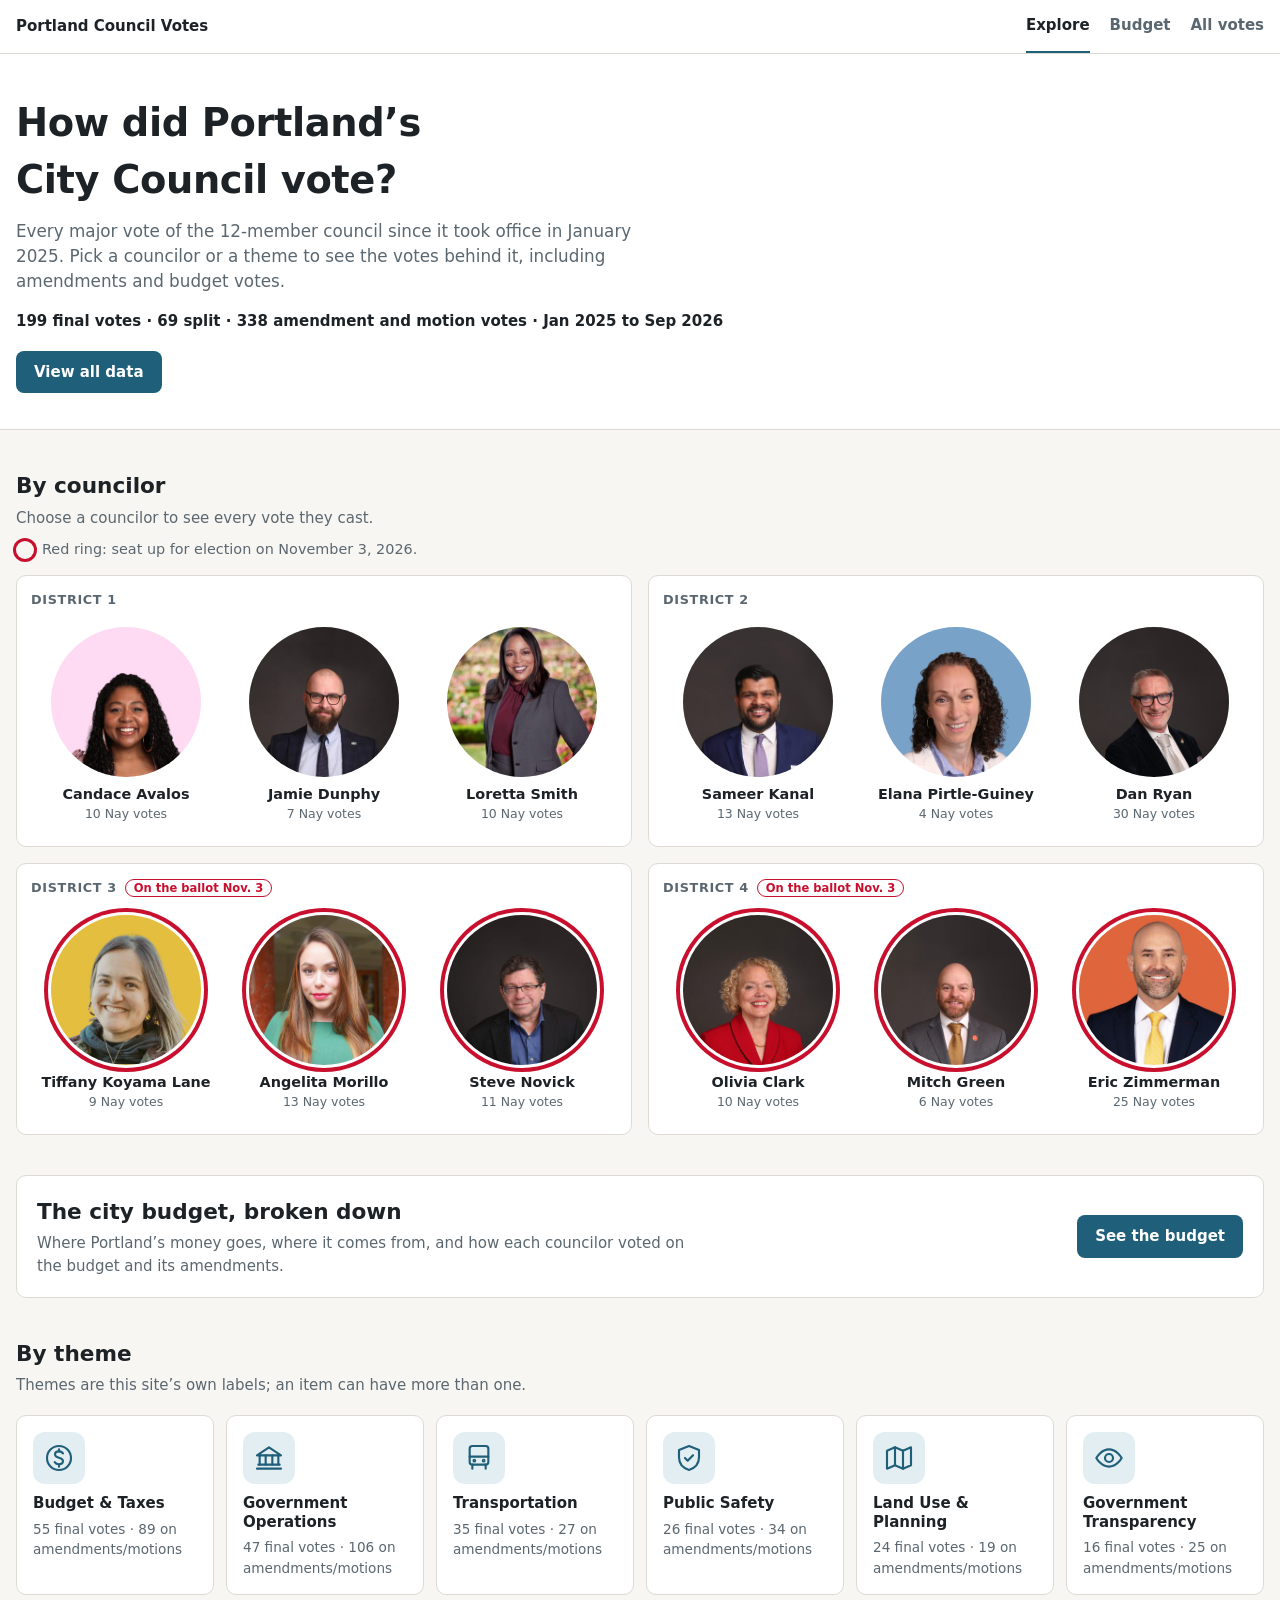
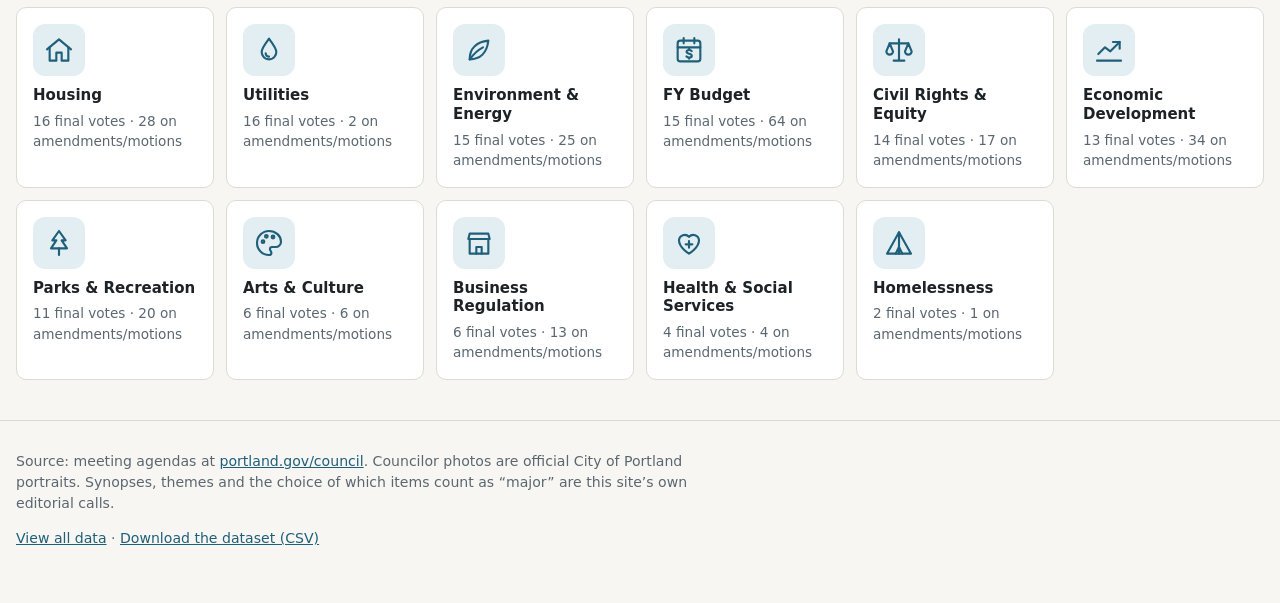
==== index.html @ e870a6d2 "Add version tags to CSS and JS links so updates show immediately GitHub Pages lets browsers cache as" ====
<!doctype html>
<html lang="en">
<head>
  <meta charset="utf-8">
  <meta name="viewport" content="width=device-width, initial-scale=1">
  <title>Portland Council Votes</title>
  <meta name="description" content="See how Portland's 12 city councilors voted since January 2025. Explore by councilor or theme.">
  <link rel="stylesheet" href="assets/style.css?v=20260923b">
</head>
<body>
  <nav class="site-nav">
    <div class="wrap">
      <a class="brand" href="./">Portland Council Votes</a>
      <a href="./" aria-current="page">Explore</a>
      <a href="budget.html">Budget</a>
      <a href="data.html">All votes</a>
    </div>
  </nav>

  <header class="hero">
    <div class="wrap">
      <h1>How did Portland’s City Council vote?</h1>
      <p class="lede">Every major vote of the 12-member council since it took office in January 2025. Pick a councilor or a theme to see the votes behind it, including amendments and budget votes.</p>
      <p class="stats" id="stats" aria-live="polite">Loading votes…</p>
      <a class="button" href="data.html">View all data</a>
    </div>
  </header>

  <main class="wrap">
    <section class="explore" aria-labelledby="h-councilors">
      <h2 id="h-councilors">By councilor</h2>
      <p class="section-lede">Choose a councilor to see every vote they cast.</p>
      <div id="councilors" class="districts"></div>
    </section>

    <section class="explore budget-callout" aria-labelledby="h-budget">
      <div>
        <h2 id="h-budget">The city budget, broken down</h2>
        <p class="section-lede">Where Portland’s money goes, where it comes from, and how each councilor voted on the budget and its amendments.</p>
      </div>
      <a class="button" href="budget.html">See the budget</a>
    </section>

    <section class="explore" aria-labelledby="h-themes">
      <h2 id="h-themes">By theme</h2>
      <p class="section-lede">Themes are this site’s own labels; an item can have more than one.</p>
      <div id="themes" class="theme-grid"></div>
    </section>

  </main>

  <footer class="site-footer wrap">
    <p>Source: meeting agendas at <a href="https://www.portland.gov/council/agenda/all?committee=950">portland.gov/council</a>. Councilor photos are official City of Portland portraits. Synopses, themes and the choice of which items count as “major” are this site’s own editorial calls.</p>
    <p><a href="data.html">View all data</a> · <a href="data/votes.csv" download>Download the dataset (CSV)</a></p>
  </footer>

  <script src="assets/common.js?v=20260923b"></script>
  <script src="assets/home.js?v=20260923b"></script>
</body>
</html>
---- assets/style.css ----
:root {
  color-scheme: light dark;
  --bg: #f7f6f2;
  --surface: #ffffff;
  --text: #1d2226;
  --muted: #5b6770;
  --rule: #dcdad3;
  --accent: #1f5f7a;
  --accent-soft: #e3eef3;
  --on-accent: #ffffff;
  --tag-theme-bg: #e3eef3;
  --tag-theme-fg: #1f4f63;
  --tag-place-bg: #eeeae0;
  --tag-place-fg: #5a4a2a;
  --yea-bg: #dcefe1;
  --yea-fg: #1f6135;
  --nay-bg: #f7dcd8;
  --nay-fg: #8f2a1d;
  --other-bg: #ecebe7;
  --other-fg: #6b6a65;
  --split: #b5561f;
  --focus-ring: #1f5f7a;
  --bar: #2a78d6;
  --election: #c8102e;
}

@media (prefers-color-scheme: dark) {
  :root:not([data-theme="light"]) {
    --bg: #14171a;
    --surface: #1c2024;
    --text: #e6e8ea;
    --muted: #9ba5ad;
    --rule: #30363c;
    --accent: #7fbfd9;
    --accent-soft: #1f3540;
    --on-accent: #0e1a20;
    --tag-theme-bg: #1f3540;
    --tag-theme-fg: #b6dcec;
    --tag-place-bg: #3a3326;
    --tag-place-fg: #e5d6b4;
    --yea-bg: #1c3a26;
    --yea-fg: #9fdcaf;
    --nay-bg: #45221d;
    --nay-fg: #f2aea3;
    --other-bg: #2a2e32;
    --other-fg: #a3a8ad;
    --split: #f0a06c;
    --focus-ring: #7fbfd9;
    --bar: #3987e5;
    --election: #ff5a5f;
  }
}

* { box-sizing: border-box; }

body {
  margin: 0;
  background: var(--bg);
  color: var(--text);
  font: 15px/1.5 system-ui, -apple-system, "Segoe UI", Roboto, sans-serif;
}

a { color: var(--accent); }

.wrap {
  max-width: 1280px;
  margin: 0 auto;
  padding: 0 16px;
}

.sr-only {
  position: absolute;
  width: 1px;
  height: 1px;
  overflow: hidden;
  clip: rect(0 0 0 0);
  white-space: nowrap;
}

:focus-visible { outline: 2px solid var(--focus-ring); outline-offset: 2px; }

/* Navigation */
.site-nav {
  background: var(--surface);
  border-bottom: 1px solid var(--rule);
}
.site-nav .wrap {
  display: flex;
  flex-wrap: wrap;
  align-items: center;
  gap: 4px 20px;
  min-height: 52px;
}
.site-nav a {
  color: var(--muted);
  text-decoration: none;
  font-weight: 600;
  padding: 14px 0;
  border-bottom: 2px solid transparent;
}
.site-nav a[aria-current="page"] { color: var(--text); border-bottom-color: var(--accent); }
.site-nav .brand {
  color: var(--text);
  margin-right: auto;
  border: 0;
  white-space: nowrap;
  overflow: hidden;
  text-overflow: ellipsis;
}
@media (max-width: 480px) {
  .site-nav .wrap { flex-wrap: nowrap; gap: 14px; }
  .site-nav a { font-size: 0.9rem; }
}

/* Headers */
.hero, .page-header {
  border-bottom: 1px solid var(--rule);
  background: var(--surface);
}
.hero { padding: 40px 0 36px; }
.page-header { padding: 24px 0 18px; }
.hero h1, .page-header h1 {
  margin: 0;
  letter-spacing: -0.01em;
  text-wrap: balance;
}
.hero h1 { font-size: clamp(1.7rem, 4vw, 2.4rem); max-width: 24ch; }
.page-header h1 { font-size: 1.6rem; }
.lede {
  margin: 10px 0 0;
  max-width: 62ch;
  color: var(--muted);
  font-size: 1.05rem;
}
.stats, .summary { margin: 16px 0 0; font-weight: 600; }
.summary { margin-top: 6px; }
.button {
  display: inline-block;
  margin-top: 18px;
  padding: 10px 18px;
  border-radius: 8px;
  background: var(--accent);
  color: var(--on-accent);
  font-weight: 600;
  text-decoration: none;
}
.button:hover { filter: brightness(1.08); }

/* Home: sections */
.explore { margin: 40px 0; }
.explore h2 { margin: 0; font-size: 1.35rem; }
.section-lede { margin: 4px 0 18px; color: var(--muted); max-width: 70ch; }

/* Councilors */
/* Two districts per row on wide screens: 1 and 2 on top, 3 and 4 below. */
.districts {
  display: grid;
  grid-template-columns: repeat(2, minmax(0, 1fr));
  gap: 16px;
}
@media (max-width: 820px) {
  .districts { grid-template-columns: 1fr; }
}
.election-key {
  display: flex;
  align-items: center;
  gap: 8px;
  margin: -8px 0 14px;
  font-size: 0.9rem;
  color: var(--muted);
}
.ring-sample {
  width: 18px;
  height: 18px;
  border-radius: 50%;
  box-shadow: 0 0 0 3px var(--election);
  flex: none;
}
.up-tag {
  margin-left: 8px;
  padding: 1px 8px;
  border-radius: 999px;
  font-size: 0.72rem;
  letter-spacing: 0;
  text-transform: none;
  color: var(--election);
  border: 1px solid var(--election);
}
.district {
  background: var(--surface);
  border: 1px solid var(--rule);
  border-radius: 10px;
  padding: 14px;
}
.district h3 {
  margin: 0 0 10px;
  font-size: 0.8rem;
  text-transform: uppercase;
  letter-spacing: 0.05em;
  color: var(--muted);
}
.people {
  list-style: none;
  margin: 0;
  padding: 0;
  display: grid;
  grid-template-columns: repeat(3, 1fr);
  gap: 8px;
}
.person {
  display: flex;
  flex-direction: column;
  align-items: center;
  text-align: center;
  gap: 2px;
  padding: 8px 4px;
  border-radius: 8px;
  text-decoration: none;
  color: var(--text);
}
.person:hover { background: var(--accent-soft); }
.person img {
  width: 150px;
  max-width: 100%;
  height: auto;
  aspect-ratio: 1;
  border-radius: 50%;
  object-fit: cover;
  margin-bottom: 6px;
  background: var(--other-bg);
}
.person-name { font-weight: 600; font-size: 0.9rem; line-height: 1.25; }
.person-meta { font-size: 0.78rem; color: var(--muted); }
.person.is-up img { box-shadow: 0 0 0 3px var(--surface), 0 0 0 7px var(--election); }

/* Budget page */
.budget-callout {
  display: flex;
  flex-wrap: wrap;
  align-items: center;
  justify-content: space-between;
  gap: 12px 24px;
  padding: 20px;
  background: var(--surface);
  border: 1px solid var(--rule);
  border-radius: 10px;
}
.budget-callout .section-lede { margin-bottom: 0; }
.budget-callout .button { margin-top: 0; }
.year-switch { display: inline-flex; margin-top: 16px; border: 1px solid var(--rule); border-radius: 8px; overflow: hidden; }
.year-switch button {
  font: inherit;
  font-weight: 600;
  padding: 8px 16px;
  border: 0;
  background: var(--surface);
  color: var(--muted);
  cursor: pointer;
}
.year-switch button + button { border-left: 1px solid var(--rule); }
.year-switch button[aria-checked="true"] { background: var(--accent); color: var(--on-accent); }
.headline { margin: 28px 0; }
.period { margin: 0 0 12px; color: var(--muted); font-weight: 600; }
.stats-row { display: grid; grid-template-columns: repeat(auto-fit, minmax(220px, 1fr)); gap: 12px; }
.stat {
  display: flex;
  flex-direction: column;
  gap: 4px;
  padding: 16px;
  background: var(--surface);
  border: 1px solid var(--rule);
  border-radius: 10px;
}
.stat-label { font-size: 0.85rem; font-weight: 600; color: var(--muted); }
.stat-value { font-size: 2.2rem; font-weight: 700; line-height: 1.1; letter-spacing: -0.01em; }
.stat-note { font-size: 0.85rem; color: var(--muted); }
.chart-card {
  margin: 20px 0;
  padding: 20px;
  background: var(--surface);
  border: 1px solid var(--rule);
  border-radius: 10px;
}
.chart-card h2 { margin: 0; font-size: 1.25rem; }
.bars-wrap { position: relative; }
.bars { list-style: none; margin: 0; padding: 0; display: grid; gap: 2px; }
.bar-row {
  display: grid;
  grid-template-columns: minmax(120px, 15rem) 1fr;
  column-gap: 12px;
  align-items: center;
  padding: 6px 4px;
  border-radius: 6px;
}
.bar-row:hover, .bar-row:focus-visible { background: var(--accent-soft); }
.bar-name { font-weight: 600; font-size: 0.92rem; }
.bar-track { display: flex; align-items: center; gap: 8px; min-width: 0; }
.bar {
  flex: none;
  width: calc(var(--w) * 0.78);
  height: 20px;
  background: var(--bar);
  border-radius: 0 4px 4px 0;
}
.bar-value { font-size: 0.85rem; color: var(--text); white-space: nowrap; font-variant-numeric: tabular-nums; }
.bar-desc { grid-column: 2; font-size: 0.8rem; color: var(--muted); margin-top: 2px; }
.bar-tip {
  position: absolute;
  z-index: 3;
  pointer-events: none;
  max-width: 320px;
  padding: 6px 10px;
  border-radius: 6px;
  background: var(--text);
  color: var(--bg);
  font-size: 0.82rem;
}
.as-table { margin-top: 12px; }
.as-table summary { cursor: pointer; color: var(--accent); font-weight: 600; font-size: 0.9rem; }
.mini-table { margin-top: 8px; border-collapse: collapse; font-size: 0.88rem; font-variant-numeric: tabular-nums; }
.mini-table th, .mini-table td { padding: 4px 12px 4px 0; border-bottom: 1px solid var(--rule); text-align: left; }
.mini-table td { text-align: right; }
.mini-table tfoot th, .mini-table tfoot td { font-weight: 700; border-bottom: 0; }
.chart-source { margin: 10px 0 0; font-size: 0.8rem; color: var(--muted); }
.vote-cards { display: grid; grid-template-columns: repeat(auto-fit, minmax(300px, 1fr)); gap: 12px; margin-bottom: 12px; }
.vote-card { padding: 14px; border: 1px solid var(--rule); border-radius: 8px; }
.vote-card h3 { margin: 0; font-size: 1rem; }
.vote-card p { margin: 6px 0 0; }
.chips { list-style: none; margin: 10px 0 0; padding: 0; display: flex; flex-wrap: wrap; gap: 6px; }
.chip { font-size: 0.8rem; padding: 2px 8px; border-radius: 4px; background: var(--other-bg); color: var(--other-fg); }
.chip.v-yea { background: var(--yea-bg); color: var(--yea-fg); }
.chip.v-nay { background: var(--nay-bg); color: var(--nay-fg); }
@media (max-width: 600px) {
  .bar-row { grid-template-columns: 1fr; row-gap: 4px; }
  .bar-desc { grid-column: 1; }
  .bar { width: calc(var(--w) * 0.62); }
  .stat-value { font-size: 1.8rem; }
}

/* Themes */
.theme-grid {
  display: grid;
  grid-template-columns: repeat(auto-fill, minmax(170px, 1fr));
  gap: 12px;
}
.theme-card {
  display: flex;
  flex-direction: column;
  gap: 6px;
  padding: 16px;
  background: var(--surface);
  border: 1px solid var(--rule);
  border-radius: 10px;
  color: var(--text);
  text-decoration: none;
}
.theme-card:hover { border-color: var(--accent); }
.theme-icon {
  display: inline-grid;
  place-items: center;
  width: 52px;
  height: 52px;
  border-radius: 12px;
  background: var(--accent-soft);
  color: var(--accent);
  margin-bottom: 4px;
}
.theme-name { font-weight: 600; line-height: 1.25; }
.theme-count { font-size: 0.85rem; color: var(--muted); }

/* News */
.news-list { list-style: none; margin: 0; padding: 0; display: grid; gap: 12px; }
.news-list > li {
  background: var(--surface);
  border: 1px solid var(--rule);
  border-radius: 8px;
  padding: 12px 14px;
}
.news-vote { margin: 0; }
.news-vote > a { font-weight: 600; color: var(--text); text-decoration: none; }
.news-vote > a:hover { text-decoration: underline; }
.outlet { color: var(--muted); font-size: 0.88rem; }

/* Data page: councilor banner */
.councilor-banner {
  display: flex;
  gap: 16px;
  align-items: center;
  margin: 20px 0 0;
  padding: 14px 16px;
  background: var(--surface);
  border: 1px solid var(--rule);
  border-radius: 10px;
}
.councilor-banner[hidden] { display: none; }
.councilor-banner img { width: 104px; height: 104px; border-radius: 50%; object-fit: cover; flex: none; }
.councilor-banner h2 { margin: 0; font-size: 1.2rem; }
.councilor-banner p { margin: 2px 0 0; }

/* Filters */
.filters {
  display: flex;
  flex-wrap: wrap;
  align-items: flex-end;
  gap: 12px 14px;
  margin: 20px 0;
}
.field {
  display: flex;
  flex-direction: column;
  gap: 4px;
  min-width: 150px;
  flex: 1 1 150px;
}
.field-search { flex: 2 1 260px; }
.field span {
  font-size: 0.8rem;
  font-weight: 600;
  color: var(--muted);
  text-transform: uppercase;
  letter-spacing: 0.04em;
}
input[type="search"], select {
  width: 100%;
  font: inherit;
  color: inherit;
  background: var(--surface);
  border: 1px solid var(--rule);
  border-radius: 6px;
  padding: 8px 10px;
}
.check {
  display: flex;
  align-items: center;
  gap: 8px;
  padding: 8px 0;
  white-space: nowrap;
}
.check input { width: 18px; height: 18px; accent-color: var(--accent); }
.reset {
  font: inherit;
  color: var(--accent);
  background: none;
  border: 1px solid var(--rule);
  border-radius: 6px;
  padding: 8px 12px;
  cursor: pointer;
}
.reset:hover { border-color: var(--accent); }

/* Table. The scroll box has its own height so the header row stays frozen while scrolling. */
.table-scroll {
  overflow: auto;
  max-height: calc(100vh - 32px);
  background: var(--surface);
  border: 1px solid var(--rule);
  border-radius: 8px;
}
.votes {
  width: 100%;
  border-collapse: separate;
  border-spacing: 0;
  font-variant-numeric: tabular-nums;
}
.votes th, .votes td {
  padding: 10px 12px;
  border-bottom: 1px solid var(--rule);
  text-align: left;
  vertical-align: top;
}
.votes tbody tr:last-child td { border-bottom: 0; }
.votes thead th {
  position: sticky;
  top: 0;
  z-index: 2;
  background: var(--surface);
  font-size: 0.8rem;
  color: var(--muted);
  vertical-align: bottom;
  box-shadow: 0 1px 0 var(--rule);
}
.c-date { white-space: nowrap; width: 7.5rem; }
.c-item { min-width: 280px; max-width: 460px; }
.c-tags { min-width: 150px; }
.c-tally { white-space: nowrap; }
.c-tally.is-split { color: var(--split); font-weight: 600; }

.item-title { font-weight: 600; text-decoration: none; }
.kind {
  display: inline-block;
  margin-bottom: 4px;
  padding: 1px 8px;
  border-radius: 4px;
  font-size: 0.72rem;
  font-weight: 700;
  text-transform: uppercase;
  letter-spacing: 0.04em;
  background: var(--other-bg);
  color: var(--other-fg);
}
.kind-amendment { background: var(--accent-soft); color: var(--accent); }
.motion { margin: 0; }
.note { margin: 4px 0 0; font-size: 0.85rem; font-style: italic; color: var(--split); }
.votes tr.is-motion td { background: color-mix(in srgb, var(--bg) 45%, var(--surface)); }
.item-title:hover { text-decoration: underline; }
.synopsis { margin: 4px 0 0; }
.meta { margin: 4px 0 0; font-size: 0.82rem; color: var(--muted); }
.c-item.has-news { min-width: 420px; max-width: 620px; }
.thumbs {
  float: right;
  list-style: none;
  margin: 0 0 8px 12px;
  padding: 0;
  display: flex;
  flex-direction: column;
  gap: 8px;
  width: 132px;
}
.thumb {
  display: block;
  text-decoration: none;
  color: var(--text);
  border: 1px solid var(--rule);
  border-radius: 8px;
  overflow: hidden;
  background: var(--surface);
}
.thumb:hover { border-color: var(--accent); }
.thumb img, .thumb-badge {
  display: grid;
  place-items: center;
  width: 100%;
  aspect-ratio: 16 / 9;
  object-fit: cover;
  background: var(--accent-soft);
  color: var(--accent);
  font-weight: 800;
  font-size: 0.95rem;
  letter-spacing: 0.02em;
}
.thumb-caption {
  display: -webkit-box;
  -webkit-line-clamp: 3;
  -webkit-box-orient: vertical;
  overflow: hidden;
  padding: 6px 8px 0;
  font-size: 0.76rem;
  line-height: 1.3;
  font-weight: 600;
}
.thumb-outlet { display: block; padding: 2px 8px 6px; font-size: 0.7rem; color: var(--muted); }

.tag {
  display: inline-block;
  margin: 0 4px 4px 0;
  padding: 1px 8px;
  border-radius: 999px;
  font-size: 0.8rem;
}
.tag-theme { background: var(--tag-theme-bg); color: var(--tag-theme-fg); }
.tag-place { background: var(--tag-place-bg); color: var(--tag-place-fg); }

/* Vote columns: names run vertically so twelve columns stay narrow; district sits underneath. */
.votes thead th.v-head { padding: 10px 4px 8px; text-align: center; }
.v-name {
  display: block;
  margin: 0 auto;
  writing-mode: vertical-rl;
  transform: rotate(180deg);
  white-space: nowrap;
  color: var(--text);
}
.v-district {
  display: block;
  margin-top: 6px;
  font-size: 0.72rem;
  font-weight: 700;
  color: var(--accent);
}
.v-head.d-start, .votes td.v.d-start { border-left: 1px solid var(--rule); }
.votes td.v {
  padding: 10px 4px;
  text-align: center;
  font-size: 0.8rem;
  font-weight: 700;
}
.v span[aria-hidden] {
  display: inline-block;
  min-width: 26px;
  padding: 2px 4px;
  border-radius: 4px;
}
.v-yea span[aria-hidden] { background: var(--yea-bg); color: var(--yea-fg); }
.v-nay span[aria-hidden] { background: var(--nay-bg); color: var(--nay-fg); }
.v-absent span[aria-hidden],
.v-abstain span[aria-hidden],
.v-none span[aria-hidden] { background: var(--other-bg); color: var(--other-fg); }
.v-head.is-focus, .v.is-focus { box-shadow: inset 0 0 0 2px var(--accent); }
.votes thead th.v-head.is-focus { box-shadow: inset 0 0 0 2px var(--accent), 0 1px 0 var(--rule); }

.empty {
  padding: 32px 16px;
  text-align: center;
  color: var(--muted);
  background: var(--surface);
  border: 1px solid var(--rule);
  border-radius: 8px;
}

/* Tablets and phones */
@media (max-width: 860px) {
}

/* Phones: each vote becomes a card, councilor votes wrap as labelled chips. */
@media (max-width: 720px) {
  .people { grid-template-columns: repeat(2, 1fr); }
  .person img { width: 128px; }
  .person-name { font-size: 1rem; }
  .table-scroll { overflow: visible; max-height: none; background: none; border: 0; }
  .votes thead { position: absolute; width: 1px; height: 1px; overflow: hidden; clip: rect(0 0 0 0); }
  .votes, .votes tbody { display: block; }
  .votes tr {
    display: flex;
    flex-wrap: wrap;
    gap: 6px;
    margin-bottom: 12px;
    padding: 14px;
    background: var(--surface);
    border: 1px solid var(--rule);
    border-radius: 8px;
  }
  .votes td, .votes tbody tr:last-child td { border: 0; padding: 0; }
  .c-date, .c-item, .c-tags, .c-tally { flex: 1 1 100%; max-width: none; min-width: 0; }
  .c-item.has-news { min-width: 0; max-width: none; }
  .thumbs { float: none; margin: 0 0 10px; width: auto; flex-direction: row; overflow-x: auto; }
  .thumbs li { flex: 0 0 150px; }
  .c-date { color: var(--muted); font-size: 0.85rem; }
  .c-tally::before { content: "Yea–Nay: "; color: var(--muted); font-weight: 400; }
  .votes td.v { padding: 0; font-weight: 600; }
  .v::before {
    content: attr(data-name);
    display: inline-block;
    margin-right: 4px;
    color: var(--muted);
    font-weight: 400;
  }
  .v.is-focus { box-shadow: none; outline: 2px solid var(--accent); border-radius: 4px; }
  .councilor-banner { align-items: flex-start; }
}

/* Footer */
.site-footer {
  margin-top: 32px;
  padding-top: 16px;
  padding-bottom: 40px;
  border-top: 1px solid var(--rule);
  color: var(--muted);
  font-size: 0.88rem;
}
.site-footer p { max-width: 80ch; }
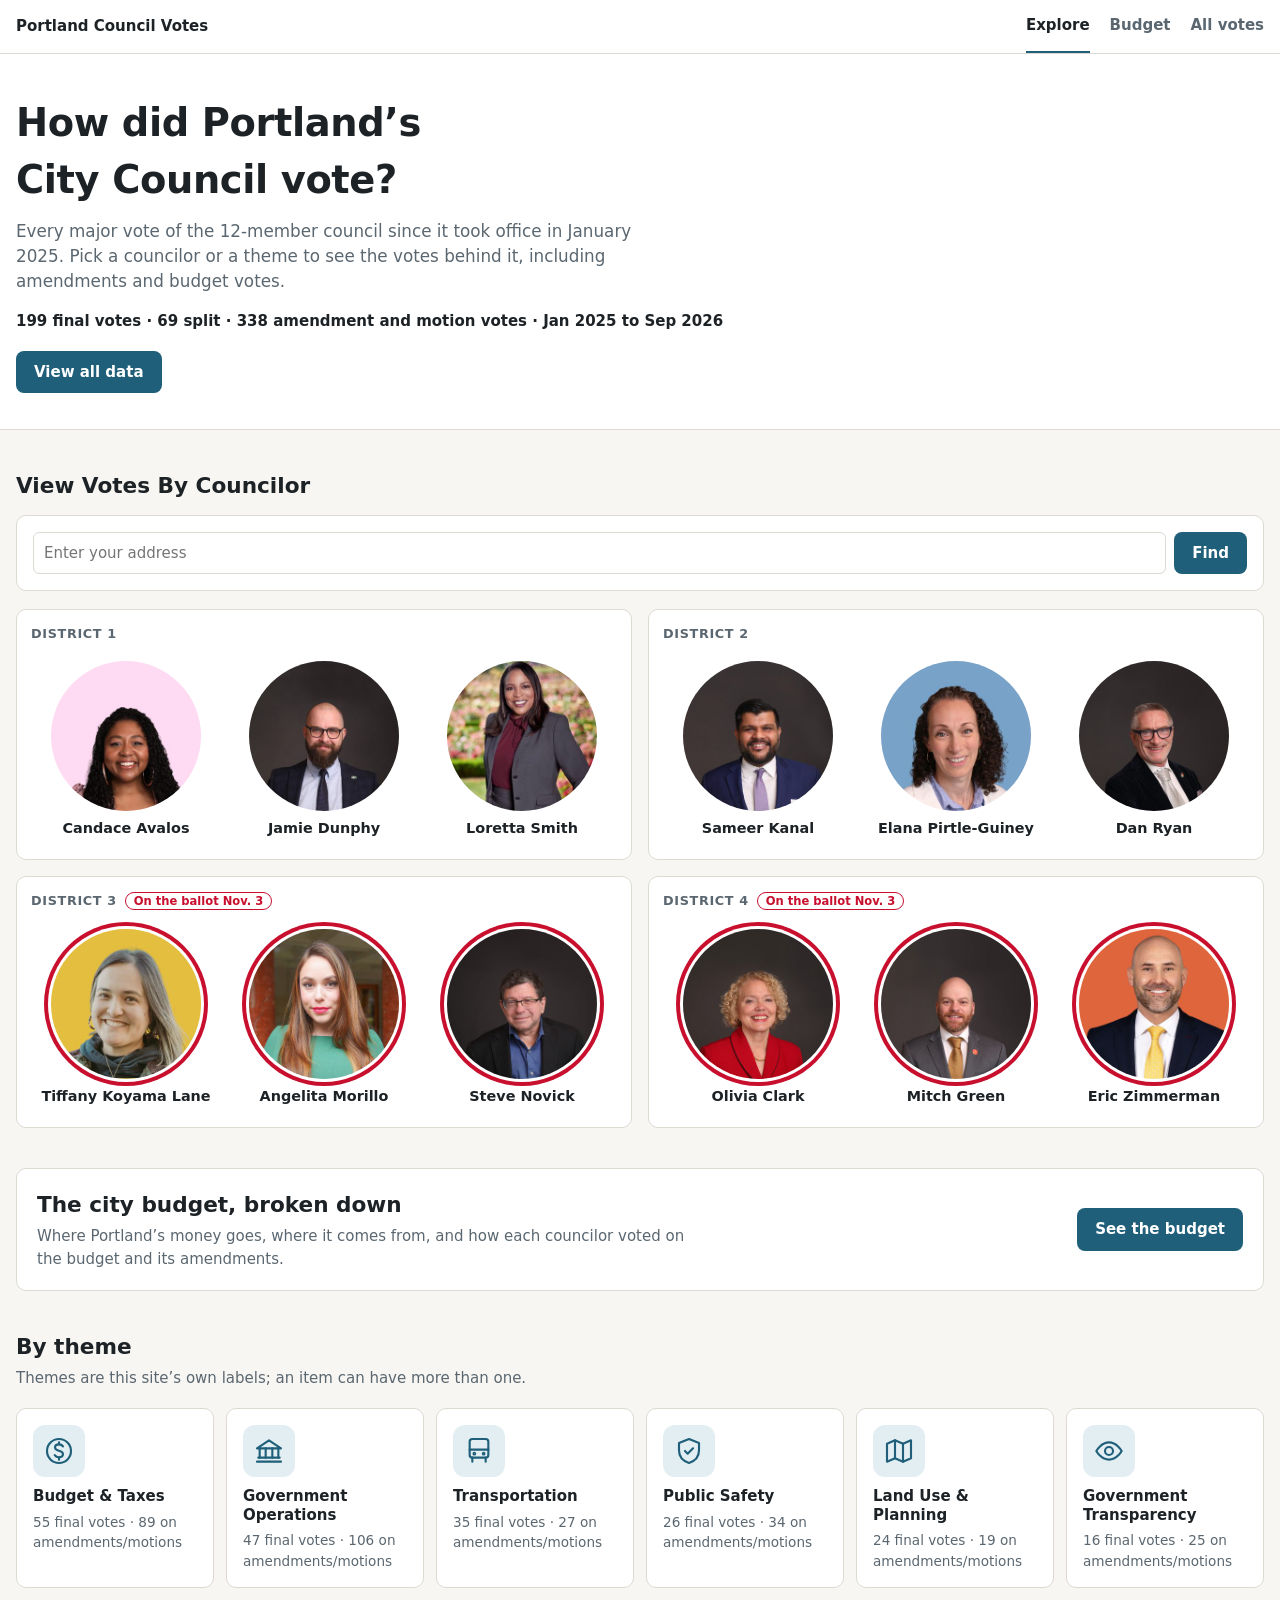
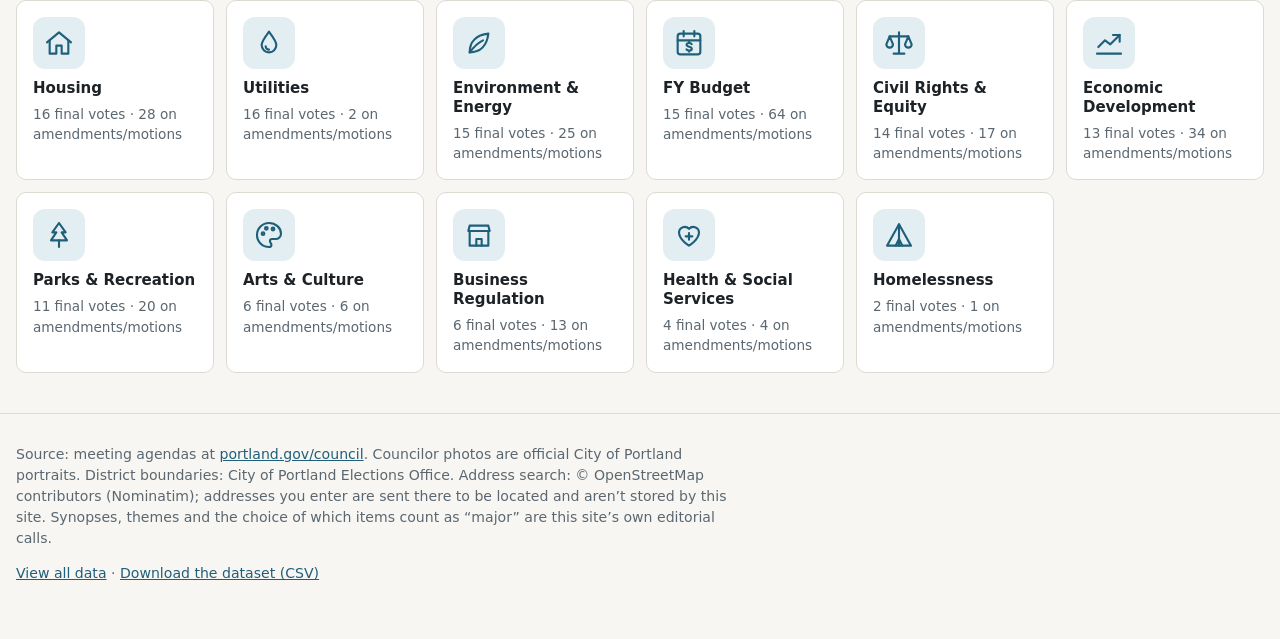
==== commit 8fc17104: "Add an address lookup that highlights your council district The home page's councilor section now op" ====
--- a/index.html
+++ b/index.html
@@ -5,7 +5,7 @@
   <meta name="viewport" content="width=device-width, initial-scale=1">
   <title>Portland Council Votes</title>
   <meta name="description" content="See how Portland's 12 city councilors voted since January 2025. Explore by councilor or theme.">
-  <link rel="stylesheet" href="assets/style.css?v=20260923b">
+  <link rel="stylesheet" href="assets/style.css?v=20260923c">
 </head>
 <body>
   <nav class="site-nav">
@@ -28,8 +28,15 @@
 
   <main class="wrap">
     <section class="explore" aria-labelledby="h-councilors">
-      <h2 id="h-councilors">By councilor</h2>
-      <p class="section-lede">Choose a councilor to see every vote they cast.</p>
+      <h2 id="h-councilors">View Votes By Councilor</h2>
+      <form class="find-district" id="find-district" role="search" aria-label="Find your district">
+        <label for="address" class="sr-only">Your street address</label>
+        <div class="find-row">
+          <input type="search" id="address" name="address" placeholder="Enter your address" autocomplete="street-address" required>
+          <button type="submit" class="button">Find</button>
+        </div>
+        <p class="find-result" id="find-result" aria-live="polite"></p>
+      </form>
       <div id="councilors" class="districts"></div>
     </section>
 
@@ -50,11 +57,11 @@
   </main>
 
   <footer class="site-footer wrap">
-    <p>Source: meeting agendas at <a href="https://www.portland.gov/council/agenda/all?committee=950">portland.gov/council</a>. Councilor photos are official City of Portland portraits. Synopses, themes and the choice of which items count as “major” are this site’s own editorial calls.</p>
+    <p>Source: meeting agendas at <a href="https://www.portland.gov/council/agenda/all?committee=950">portland.gov/council</a>. Councilor photos are official City of Portland portraits. District boundaries: City of Portland Elections Office. Address search: © OpenStreetMap contributors (Nominatim); addresses you enter are sent there to be located and aren’t stored by this site. Synopses, themes and the choice of which items count as “major” are this site’s own editorial calls.</p>
     <p><a href="data.html">View all data</a> · <a href="data/votes.csv" download>Download the dataset (CSV)</a></p>
   </footer>
 
-  <script src="assets/common.js?v=20260923b"></script>
-  <script src="assets/home.js?v=20260923b"></script>
+  <script src="assets/common.js?v=20260923c"></script>
+  <script src="assets/home.js?v=20260923c"></script>
 </body>
 </html>
--- a/assets/style.css
+++ b/assets/style.css
@@ -152,6 +152,45 @@
 .section-lede { margin: 4px 0 18px; color: var(--muted); max-width: 70ch; }
 
 /* Councilors */
+/* Address -> district finder */
+.find-district {
+  margin: 12px 0 18px;
+  padding: 16px;
+  background: var(--surface);
+  border: 1px solid var(--rule);
+  border-radius: 10px;
+}
+.find-district label { display: block; font-weight: 700; margin-bottom: 8px; }
+.find-row { display: flex; gap: 8px; }
+.find-row input {
+  flex: 1;
+  min-width: 0;
+  font: inherit;
+  color: inherit;
+  background: var(--bg);
+  border: 1px solid var(--rule);
+  border-radius: 8px;
+  padding: 10px 12px;
+}
+.find-row .button { margin: 0; border: 0; font: inherit; font-weight: 600; cursor: pointer; }
+.find-result { margin: 10px 0 0; min-height: 1.5em; }
+.find-result:empty { display: none; }
+.find-result.is-found { font-size: 1.05rem; }
+.find-result.is-error { color: var(--split); }
+.find-note { margin: 8px 0 0; font-size: 0.8rem; color: var(--muted); }
+.district.is-mine { border-color: var(--accent); box-shadow: 0 0 0 3px var(--accent); }
+.district:focus { outline: none; }
+.mine-tag {
+  margin-left: 8px;
+  padding: 1px 8px;
+  border-radius: 999px;
+  font-size: 0.72rem;
+  letter-spacing: 0;
+  text-transform: none;
+  background: var(--accent);
+  color: var(--on-accent);
+}
+
 /* Two districts per row on wide screens: 1 and 2 on top, 3 and 4 below. */
 .districts {
   display: grid;
@@ -160,21 +199,6 @@
 }
 @media (max-width: 820px) {
   .districts { grid-template-columns: 1fr; }
-}
-.election-key {
-  display: flex;
-  align-items: center;
-  gap: 8px;
-  margin: -8px 0 14px;
-  font-size: 0.9rem;
-  color: var(--muted);
-}
-.ring-sample {
-  width: 18px;
-  height: 18px;
-  border-radius: 50%;
-  box-shadow: 0 0 0 3px var(--election);
-  flex: none;
 }
 .up-tag {
   margin-left: 8px;
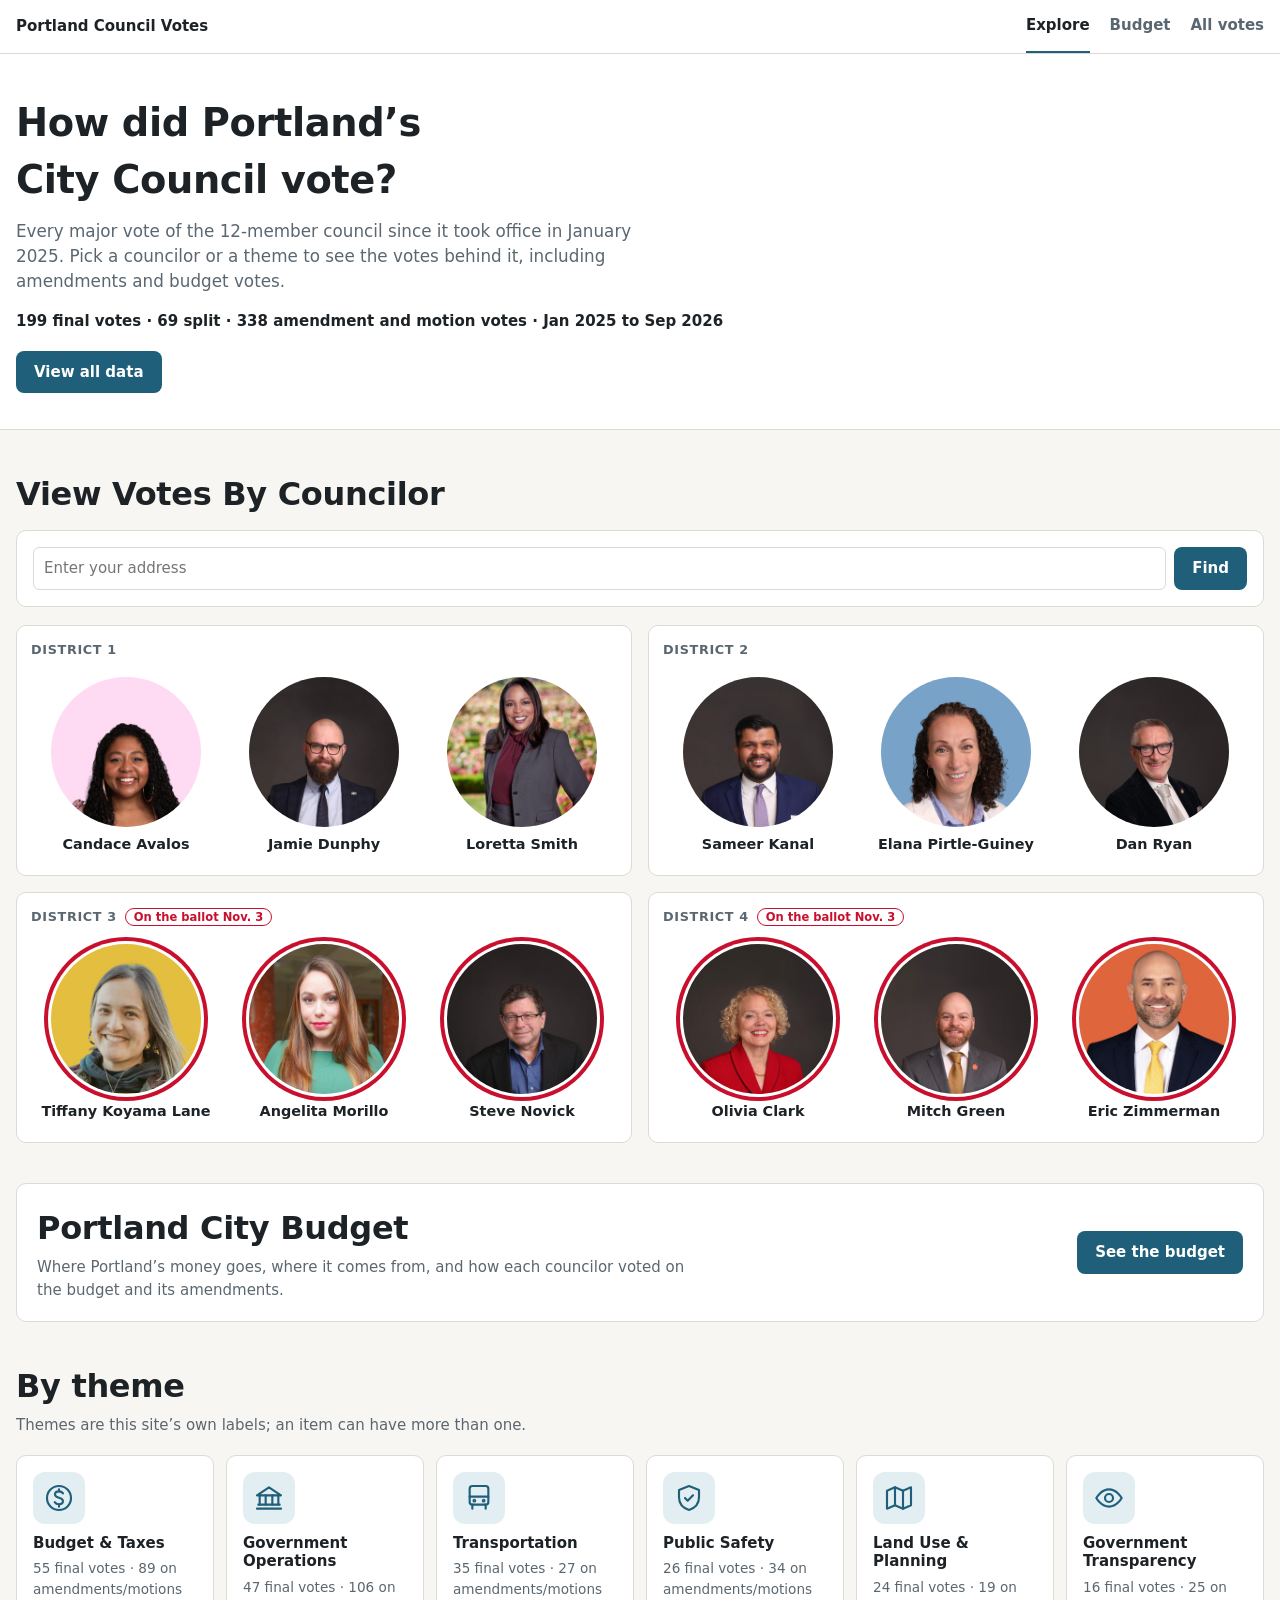
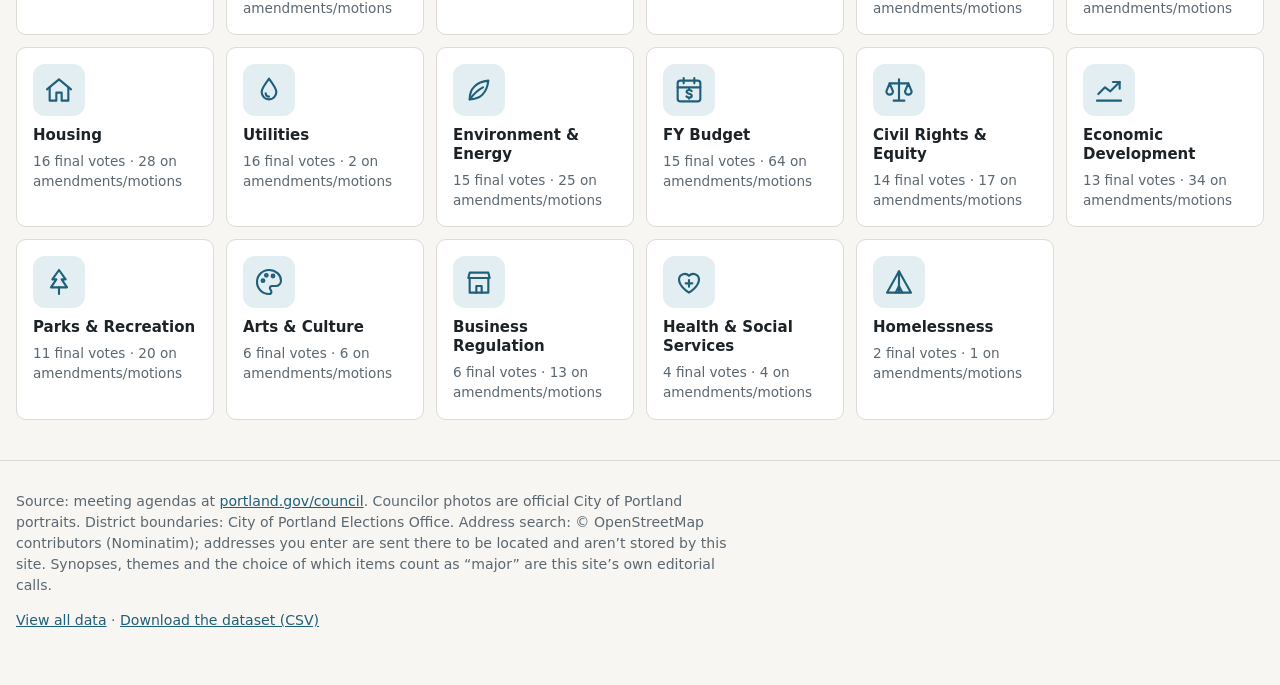
==== commit 2eb7f777: "Rename budget heading to "Portland City Budget" and enlarge section headings Co-Authored-By: Claude " ====
--- a/index.html
+++ b/index.html
@@ -5,7 +5,7 @@
   <meta name="viewport" content="width=device-width, initial-scale=1">
   <title>Portland Council Votes</title>
   <meta name="description" content="See how Portland's 12 city councilors voted since January 2025. Explore by councilor or theme.">
-  <link rel="stylesheet" href="assets/style.css?v=20260923c">
+  <link rel="stylesheet" href="assets/style.css?v=20260923d">
 </head>
 <body>
   <nav class="site-nav">
@@ -42,7 +42,7 @@
 
     <section class="explore budget-callout" aria-labelledby="h-budget">
       <div>
-        <h2 id="h-budget">The city budget, broken down</h2>
+        <h2 id="h-budget">Portland City Budget</h2>
         <p class="section-lede">Where Portland’s money goes, where it comes from, and how each councilor voted on the budget and its amendments.</p>
       </div>
       <a class="button" href="budget.html">See the budget</a>
@@ -61,7 +61,7 @@
     <p><a href="data.html">View all data</a> · <a href="data/votes.csv" download>Download the dataset (CSV)</a></p>
   </footer>
 
-  <script src="assets/common.js?v=20260923c"></script>
-  <script src="assets/home.js?v=20260923c"></script>
+  <script src="assets/common.js?v=20260923d"></script>
+  <script src="assets/home.js?v=20260923d"></script>
 </body>
 </html>
--- a/assets/style.css
+++ b/assets/style.css
@@ -148,7 +148,7 @@
 
 /* Home: sections */
 .explore { margin: 40px 0; }
-.explore h2 { margin: 0; font-size: 1.35rem; }
+.explore h2 { margin: 0; font-size: clamp(1.5rem, 3vw, 2rem); letter-spacing: -0.01em; }
 .section-lede { margin: 4px 0 18px; color: var(--muted); max-width: 70ch; }
 
 /* Councilors */
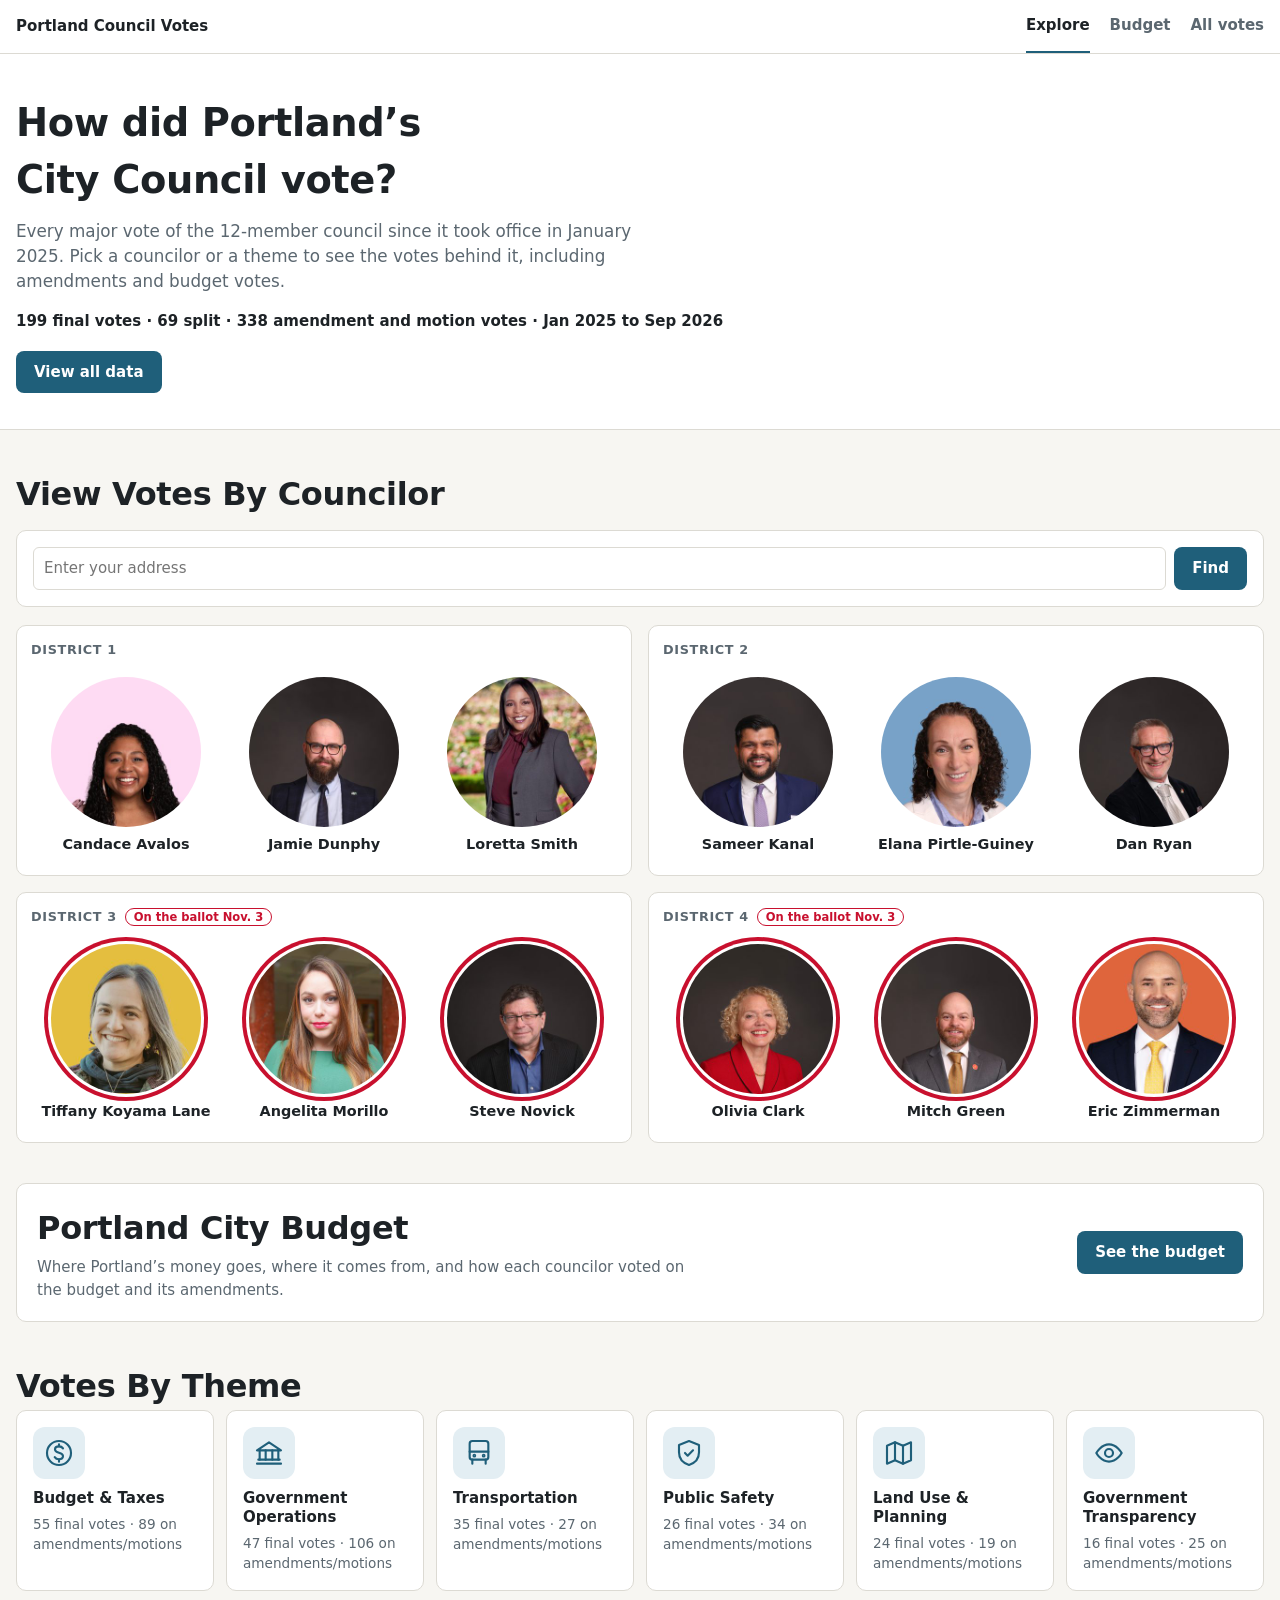
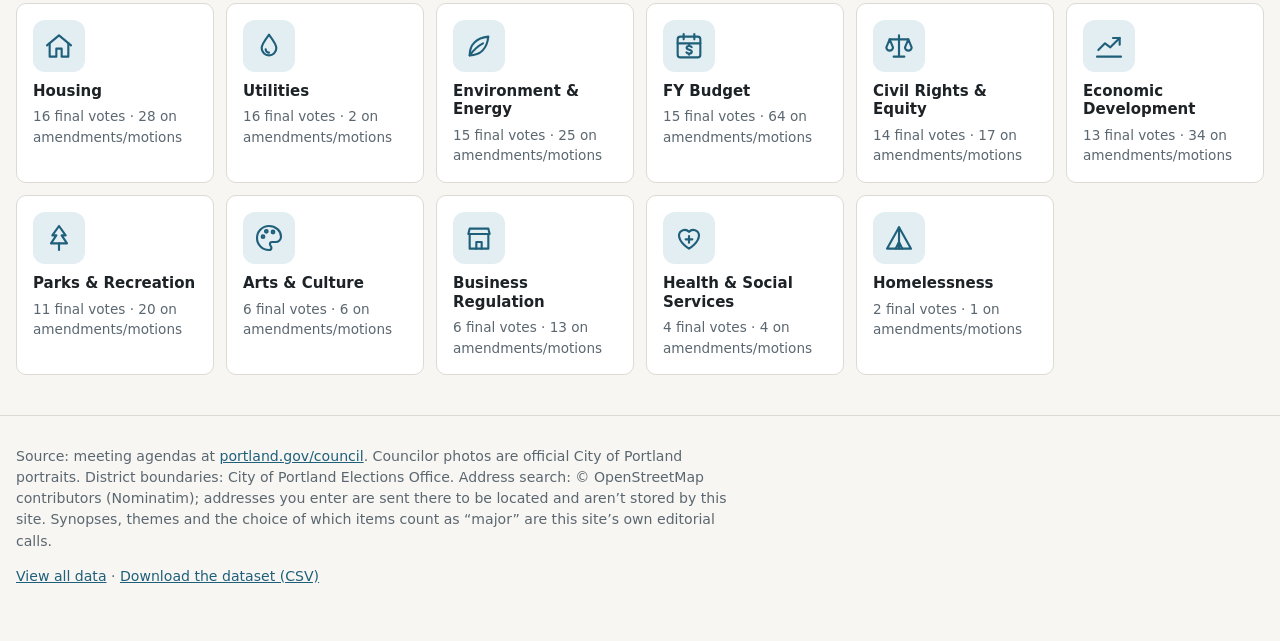
==== commit 1f130475: "Retitle the theme section "Votes By Theme" Co-Authored-By: Claude Opus 5.5 <noreply@anthropic.com> C" ====
--- a/index.html
+++ b/index.html
@@ -49,8 +49,7 @@
     </section>
 
     <section class="explore" aria-labelledby="h-themes">
-      <h2 id="h-themes">By theme</h2>
-      <p class="section-lede">Themes are this site’s own labels; an item can have more than one.</p>
+      <h2 id="h-themes">Votes By Theme</h2>
       <div id="themes" class="theme-grid"></div>
     </section>
 
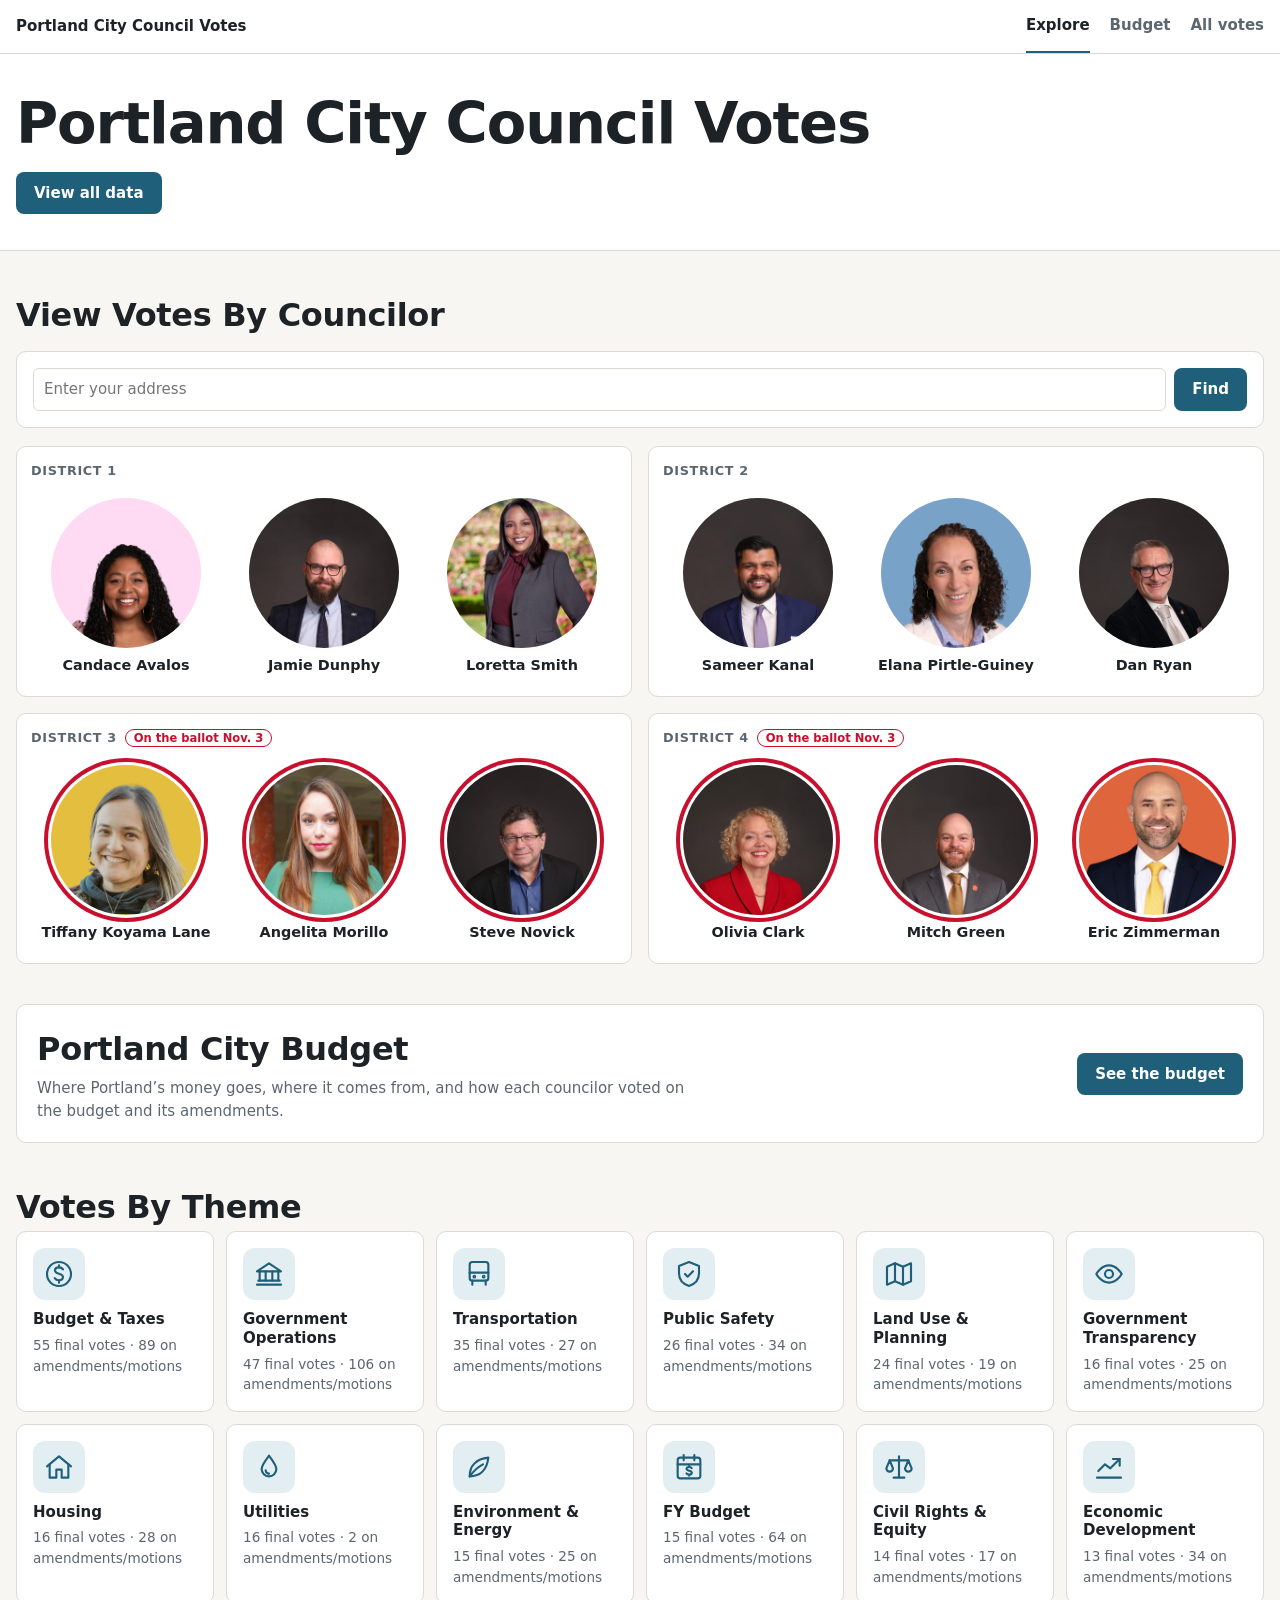
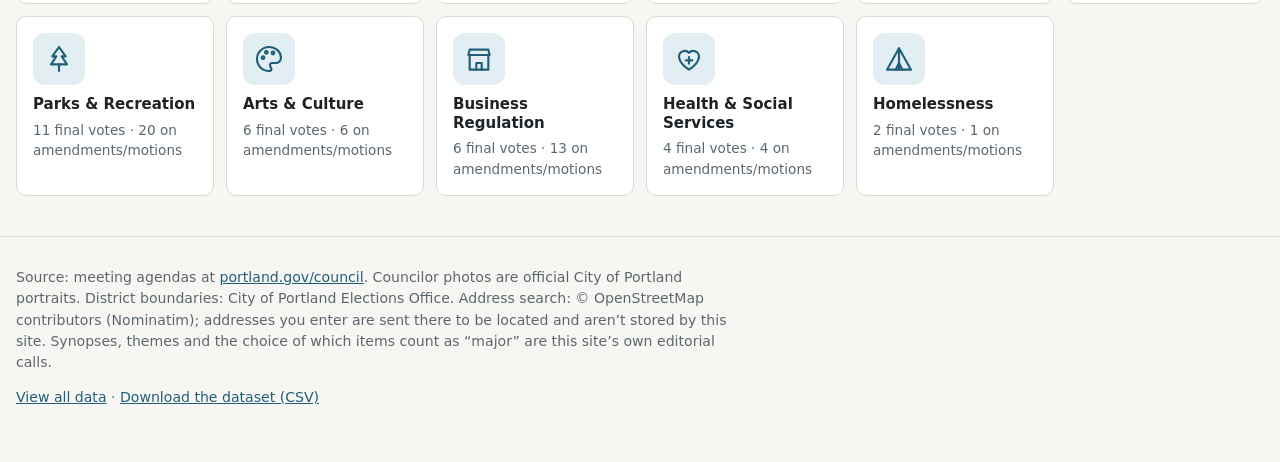
==== commit 14db6885: "One large "Portland City Council Votes" header; drop intro text The home page leads with a single la" ====
--- a/index.html
+++ b/index.html
@@ -3,14 +3,14 @@
 <head>
   <meta charset="utf-8">
   <meta name="viewport" content="width=device-width, initial-scale=1">
-  <title>Portland Council Votes</title>
+  <title>Portland City Council Votes</title>
   <meta name="description" content="See how Portland's 12 city councilors voted since January 2025. Explore by councilor or theme.">
-  <link rel="stylesheet" href="assets/style.css?v=20260923d">
+  <link rel="stylesheet" href="assets/style.css?v=20260923e">
 </head>
 <body>
   <nav class="site-nav">
     <div class="wrap">
-      <a class="brand" href="./">Portland Council Votes</a>
+      <a class="brand" href="./">Portland City Council Votes</a>
       <a href="./" aria-current="page">Explore</a>
       <a href="budget.html">Budget</a>
       <a href="data.html">All votes</a>
@@ -19,9 +19,7 @@
 
   <header class="hero">
     <div class="wrap">
-      <h1>How did Portland’s City Council vote?</h1>
-      <p class="lede">Every major vote of the 12-member council since it took office in January 2025. Pick a councilor or a theme to see the votes behind it, including amendments and budget votes.</p>
-      <p class="stats" id="stats" aria-live="polite">Loading votes…</p>
+      <h1>Portland City Council Votes</h1>
       <a class="button" href="data.html">View all data</a>
     </div>
   </header>
@@ -60,7 +58,7 @@
     <p><a href="data.html">View all data</a> · <a href="data/votes.csv" download>Download the dataset (CSV)</a></p>
   </footer>
 
-  <script src="assets/common.js?v=20260923d"></script>
-  <script src="assets/home.js?v=20260923d"></script>
+  <script src="assets/common.js?v=20260923e"></script>
+  <script src="assets/home.js?v=20260923e"></script>
 </body>
 </html>
--- a/assets/style.css
+++ b/assets/style.css
@@ -124,7 +124,7 @@
   letter-spacing: -0.01em;
   text-wrap: balance;
 }
-.hero h1 { font-size: clamp(1.7rem, 4vw, 2.4rem); max-width: 24ch; }
+.hero h1 { font-size: clamp(2.2rem, 6vw, 3.6rem); line-height: 1.05; letter-spacing: -0.02em; }
 .page-header h1 { font-size: 1.6rem; }
 .lede {
   margin: 10px 0 0;
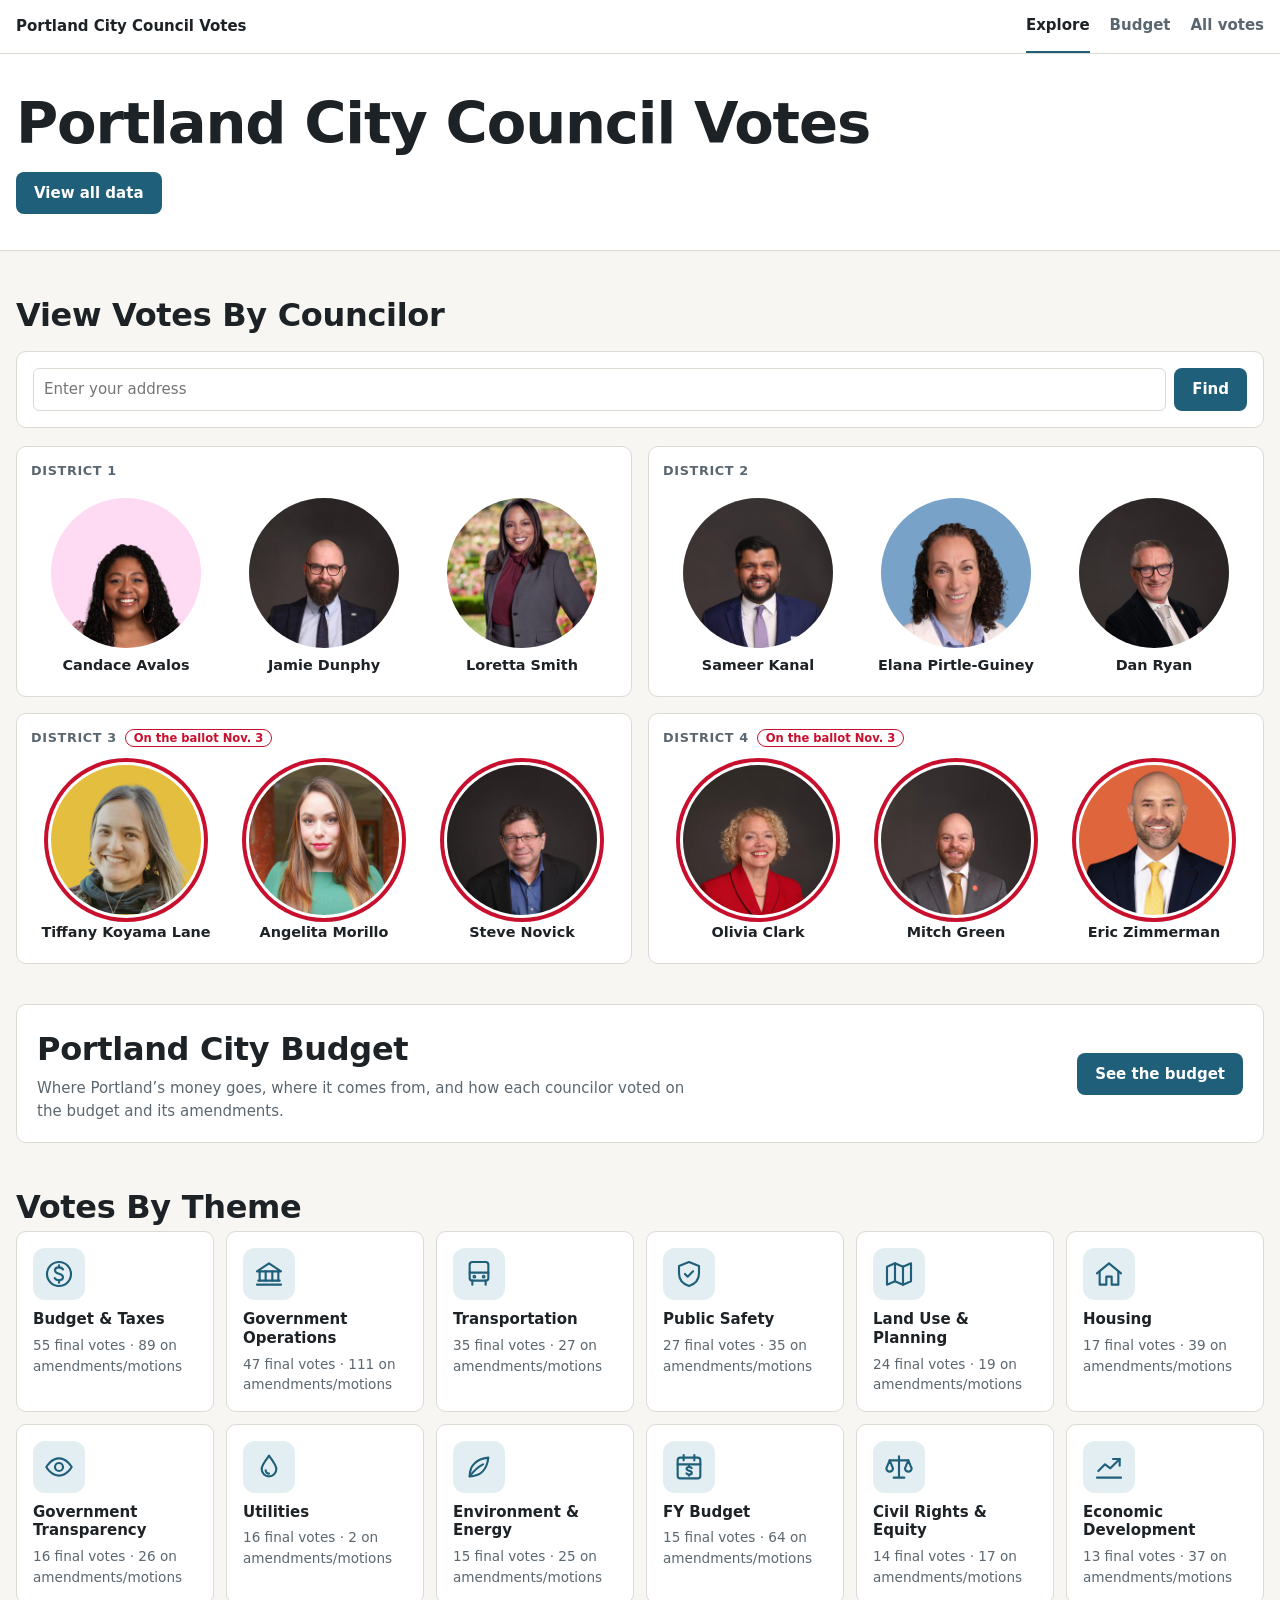
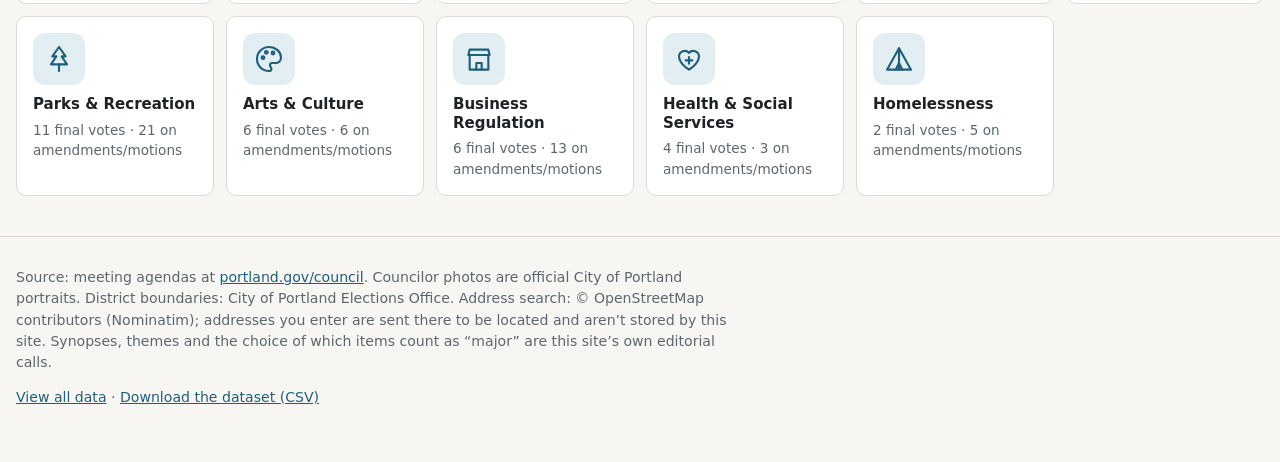
==== commit 7534560c: "Fixes from a second accuracy check Rechecked everything added since the first check: all 59 news lin" ====
--- a/index.html
+++ b/index.html
@@ -5,7 +5,7 @@
   <meta name="viewport" content="width=device-width, initial-scale=1">
   <title>Portland City Council Votes</title>
   <meta name="description" content="See how Portland's 12 city councilors voted since January 2025. Explore by councilor or theme.">
-  <link rel="stylesheet" href="assets/style.css?v=20260923e">
+  <link rel="stylesheet" href="assets/style.css?v=20260923f">
 </head>
 <body>
   <nav class="site-nav">
@@ -58,7 +58,7 @@
     <p><a href="data.html">View all data</a> · <a href="data/votes.csv" download>Download the dataset (CSV)</a></p>
   </footer>
 
-  <script src="assets/common.js?v=20260923e"></script>
-  <script src="assets/home.js?v=20260923e"></script>
+  <script src="assets/common.js?v=20260923f"></script>
+  <script src="assets/home.js?v=20260923f"></script>
 </body>
 </html>
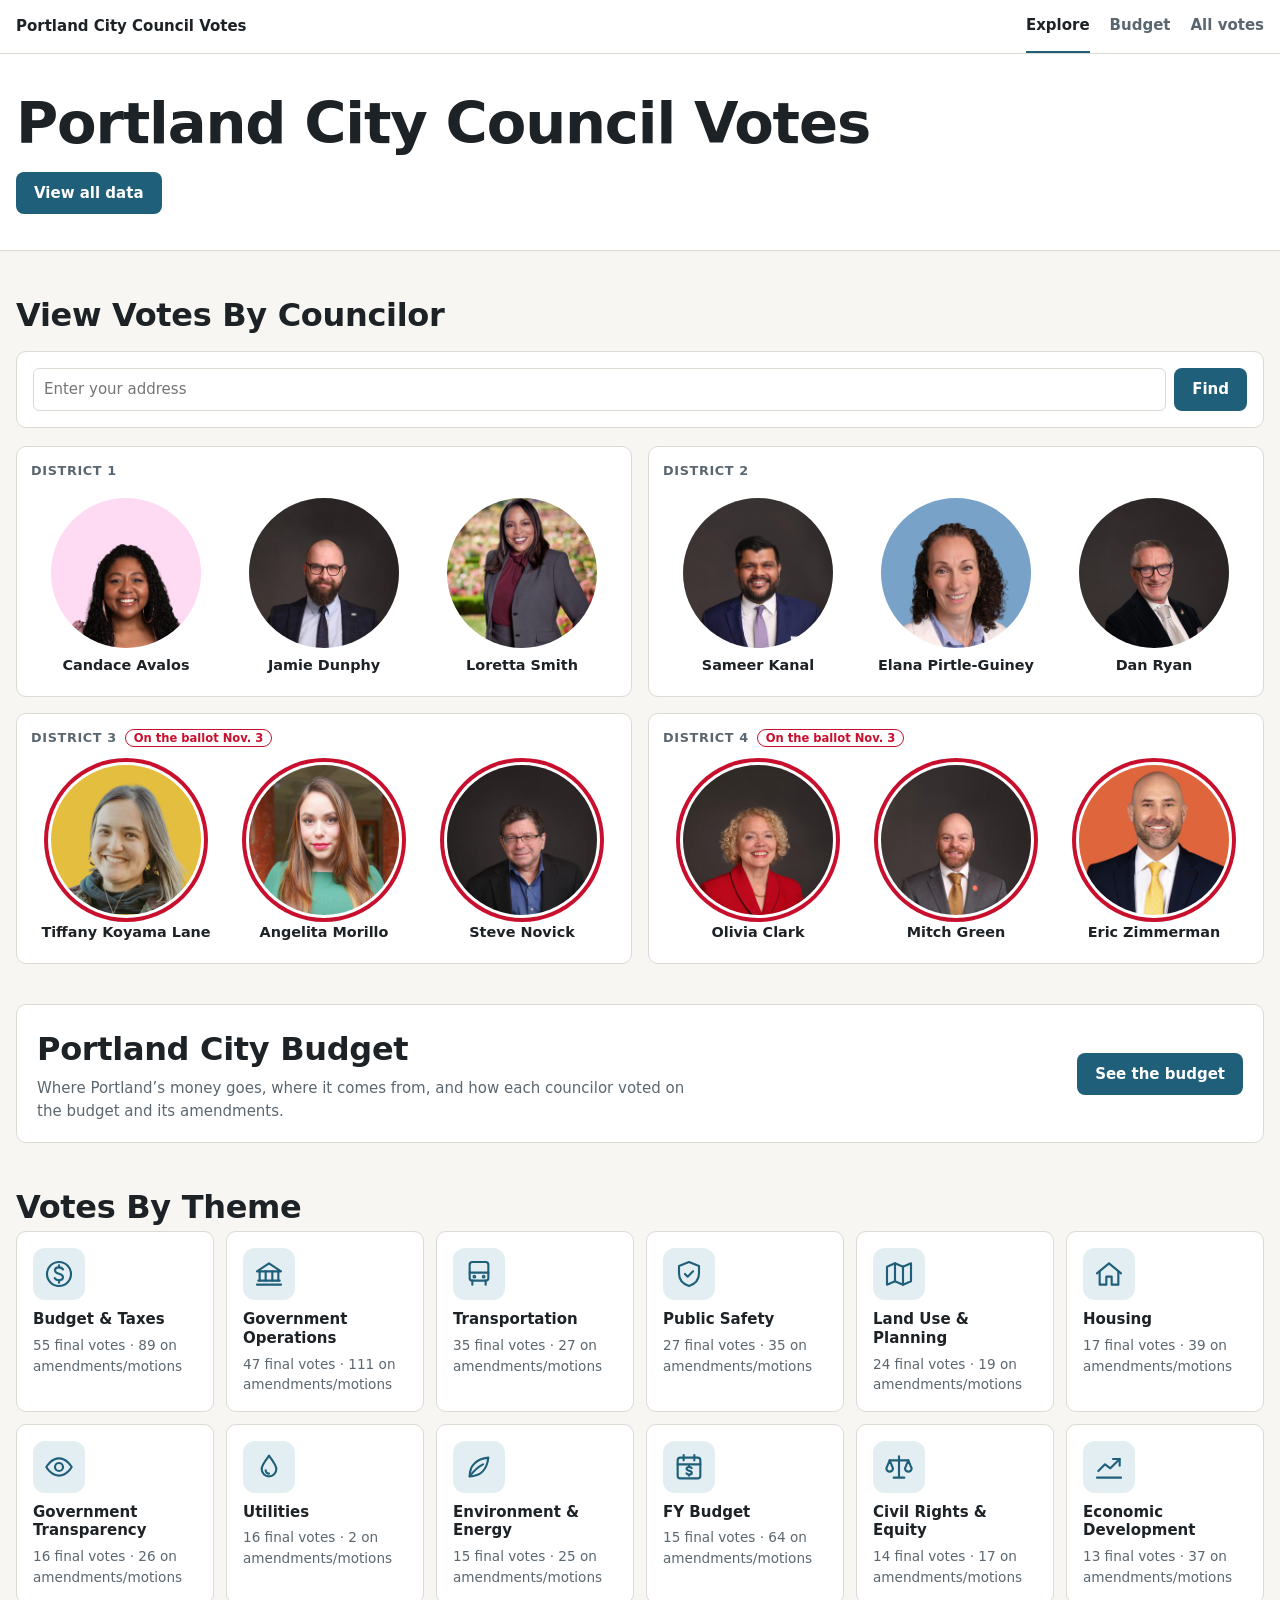
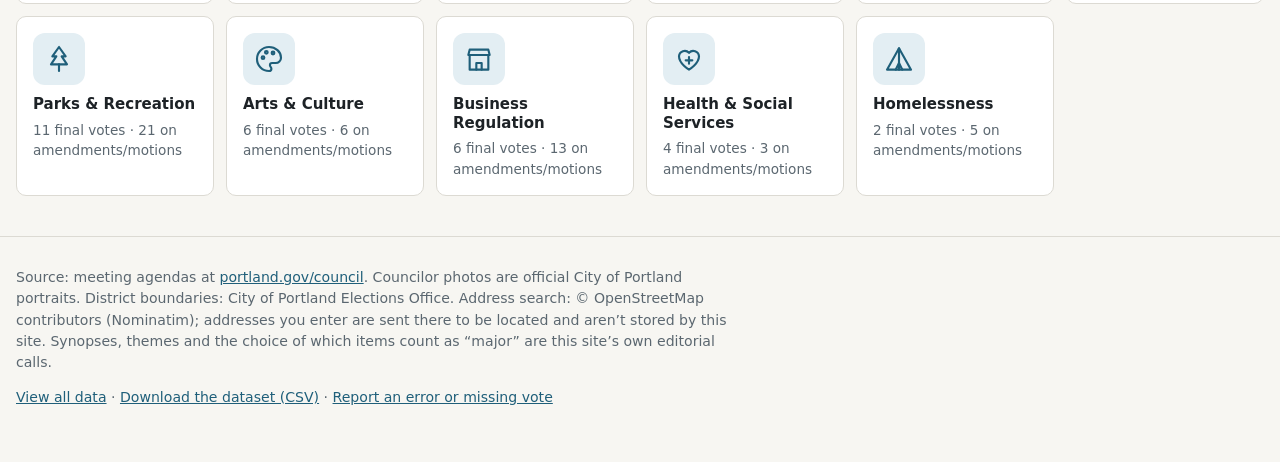
==== commit 31fa10b4: "Add "Report an error" links backed by a GitHub issue form Every vote row on the data page links to a" ====
--- a/index.html
+++ b/index.html
@@ -5,7 +5,7 @@
   <meta name="viewport" content="width=device-width, initial-scale=1">
   <title>Portland City Council Votes</title>
   <meta name="description" content="See how Portland's 12 city councilors voted since January 2025. Explore by councilor or theme.">
-  <link rel="stylesheet" href="assets/style.css?v=20260923f">
+  <link rel="stylesheet" href="assets/style.css?v=20260923g">
 </head>
 <body>
   <nav class="site-nav">
@@ -55,10 +55,10 @@
 
   <footer class="site-footer wrap">
     <p>Source: meeting agendas at <a href="https://www.portland.gov/council/agenda/all?committee=950">portland.gov/council</a>. Councilor photos are official City of Portland portraits. District boundaries: City of Portland Elections Office. Address search: © OpenStreetMap contributors (Nominatim); addresses you enter are sent there to be located and aren’t stored by this site. Synopses, themes and the choice of which items count as “major” are this site’s own editorial calls.</p>
-    <p><a href="data.html">View all data</a> · <a href="data/votes.csv" download>Download the dataset (CSV)</a></p>
+    <p><a href="data.html">View all data</a> · <a href="data/votes.csv" download>Download the dataset (CSV)</a> · <a href="https://github.com/Portland-City-Council-Votes/pdxcouncilvotes/issues/new?template=report-error.yml" target="_blank" rel="noopener">Report an error or missing vote</a></p>
   </footer>
 
-  <script src="assets/common.js?v=20260923f"></script>
-  <script src="assets/home.js?v=20260923f"></script>
+  <script src="assets/common.js?v=20260923g"></script>
+  <script src="assets/home.js?v=20260923g"></script>
 </body>
 </html>
--- a/assets/style.css
+++ b/assets/style.css
@@ -528,6 +528,8 @@
 .votes tr.is-motion td { background: color-mix(in srgb, var(--bg) 45%, var(--surface)); }
 .item-title:hover { text-decoration: underline; }
 .synopsis { margin: 4px 0 0; }
+.report { display: inline-block; margin-top: 4px; font-size: 0.78rem; color: var(--muted); }
+.report:hover { color: var(--accent); }
 .meta { margin: 4px 0 0; font-size: 0.82rem; color: var(--muted); }
 .c-item.has-news { min-width: 420px; max-width: 620px; }
 .thumbs {
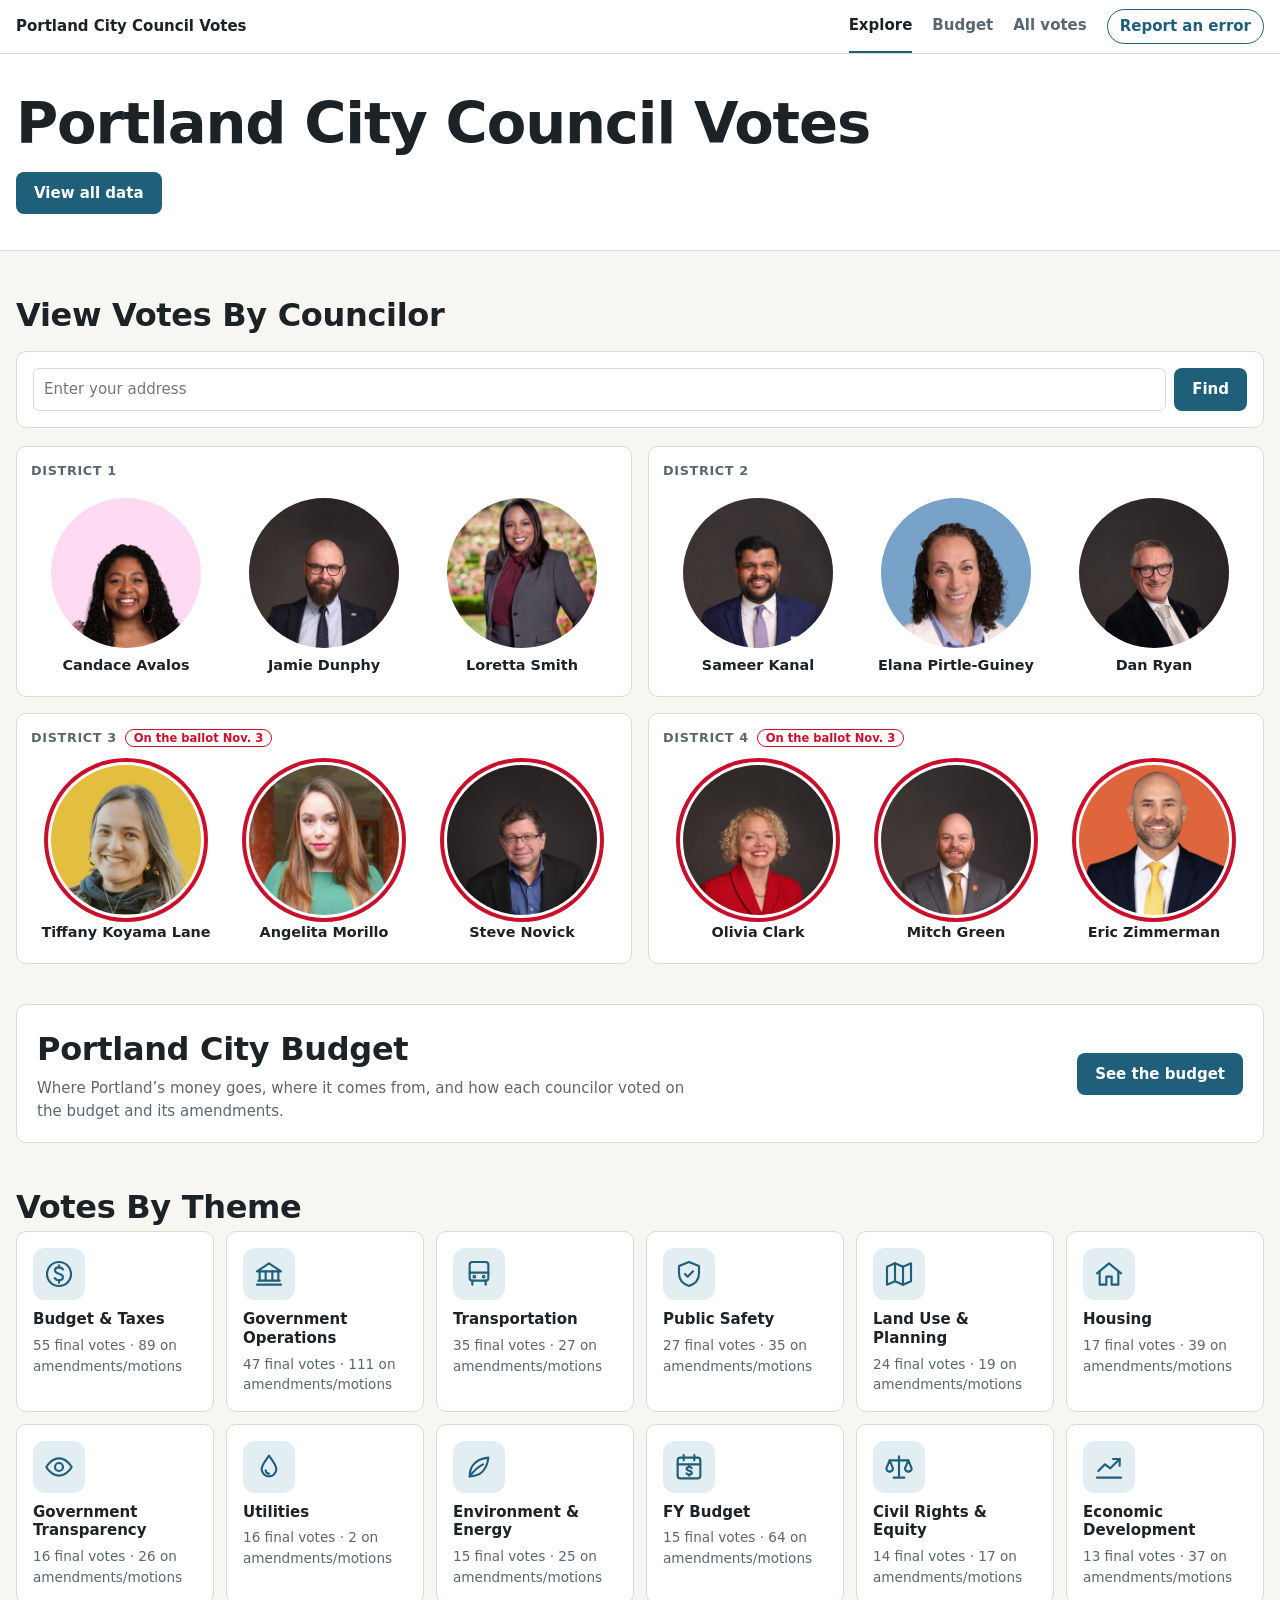
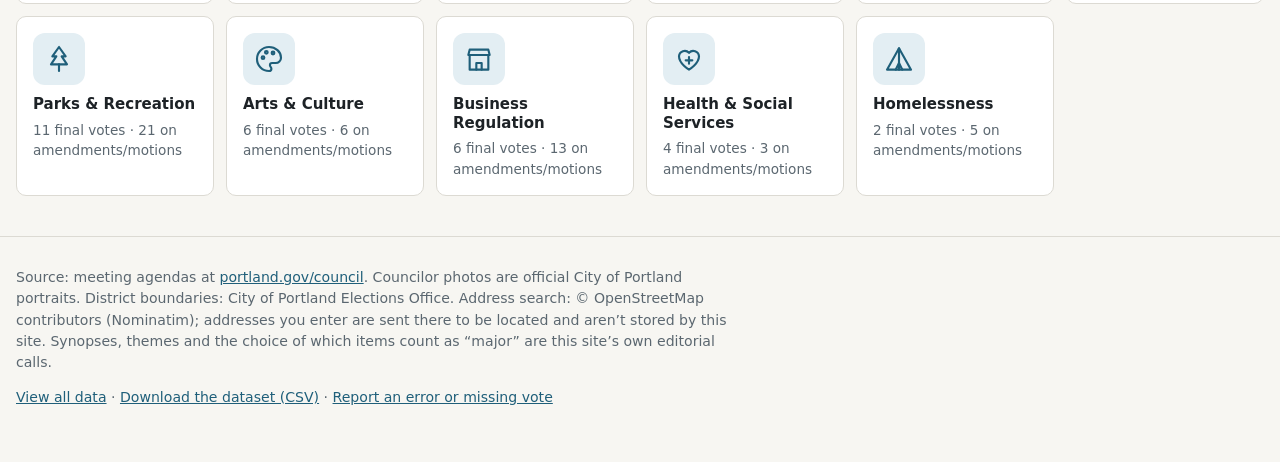
==== commit 5d908ee2: "Add a visible "Report an error" button to the top bar The report link was only in the footer and on " ====
--- a/index.html
+++ b/index.html
@@ -5,7 +5,7 @@
   <meta name="viewport" content="width=device-width, initial-scale=1">
   <title>Portland City Council Votes</title>
   <meta name="description" content="See how Portland's 12 city councilors voted since January 2025. Explore by councilor or theme.">
-  <link rel="stylesheet" href="assets/style.css?v=20260923g">
+  <link rel="stylesheet" href="assets/style.css?v=20260923h">
 </head>
 <body>
   <nav class="site-nav">
@@ -14,6 +14,7 @@
       <a href="./" aria-current="page">Explore</a>
       <a href="budget.html">Budget</a>
       <a href="data.html">All votes</a>
+      <a class="nav-report" href="https://github.com/Portland-City-Council-Votes/pdxcouncilvotes/issues/new?template=report-error.yml" target="_blank" rel="noopener">Report<span class="long"> an error</span></a>
     </div>
   </nav>
 
@@ -58,7 +59,7 @@
     <p><a href="data.html">View all data</a> · <a href="data/votes.csv" download>Download the dataset (CSV)</a> · <a href="https://github.com/Portland-City-Council-Votes/pdxcouncilvotes/issues/new?template=report-error.yml" target="_blank" rel="noopener">Report an error or missing vote</a></p>
   </footer>
 
-  <script src="assets/common.js?v=20260923g"></script>
-  <script src="assets/home.js?v=20260923g"></script>
+  <script src="assets/common.js?v=20260923h"></script>
+  <script src="assets/home.js?v=20260923h"></script>
 </body>
 </html>
--- a/assets/style.css
+++ b/assets/style.css
@@ -107,9 +107,24 @@
   overflow: hidden;
   text-overflow: ellipsis;
 }
+.site-nav .nav-report {
+  color: var(--accent);
+  border: 1px solid var(--accent);
+  border-radius: 999px;
+  padding: 5px 12px;
+  white-space: nowrap;
+}
+.site-nav .nav-report:hover { background: var(--accent-soft); }
 @media (max-width: 480px) {
-  .site-nav .wrap { flex-wrap: nowrap; gap: 14px; }
-  .site-nav a { font-size: 0.9rem; }
+  .site-nav .wrap { gap: 0 12px; }
+  .site-nav a { font-size: 0.9rem; padding: 10px 0; white-space: nowrap; }
+  .site-nav .brand { flex-basis: 100%; padding-bottom: 0; }
+  .site-nav .nav-report { padding: 3px 9px; margin-left: auto; }
+  .site-nav .nav-report .long { display: none; }
+}
+@media (max-width: 340px) {
+  .site-nav .wrap { gap: 0 10px; }
+  .site-nav a { font-size: 0.84rem; }
 }
 
 /* Headers */
@@ -341,12 +356,12 @@
 }
 .as-table { margin-top: 12px; }
 .as-table summary { cursor: pointer; color: var(--accent); font-weight: 600; font-size: 0.9rem; }
-.mini-table { margin-top: 8px; border-collapse: collapse; font-size: 0.88rem; font-variant-numeric: tabular-nums; }
+.mini-table { display: block; max-width: 100%; overflow-x: auto; margin-top: 8px; border-collapse: collapse; font-size: 0.88rem; font-variant-numeric: tabular-nums; }
 .mini-table th, .mini-table td { padding: 4px 12px 4px 0; border-bottom: 1px solid var(--rule); text-align: left; }
 .mini-table td { text-align: right; }
 .mini-table tfoot th, .mini-table tfoot td { font-weight: 700; border-bottom: 0; }
 .chart-source { margin: 10px 0 0; font-size: 0.8rem; color: var(--muted); }
-.vote-cards { display: grid; grid-template-columns: repeat(auto-fit, minmax(300px, 1fr)); gap: 12px; margin-bottom: 12px; }
+.vote-cards { display: grid; grid-template-columns: repeat(auto-fit, minmax(min(300px, 100%), 1fr)); gap: 12px; margin-bottom: 12px; }
 .vote-card { padding: 14px; border: 1px solid var(--rule); border-radius: 8px; }
 .vote-card h3 { margin: 0; font-size: 1rem; }
 .vote-card p { margin: 6px 0 0; }
